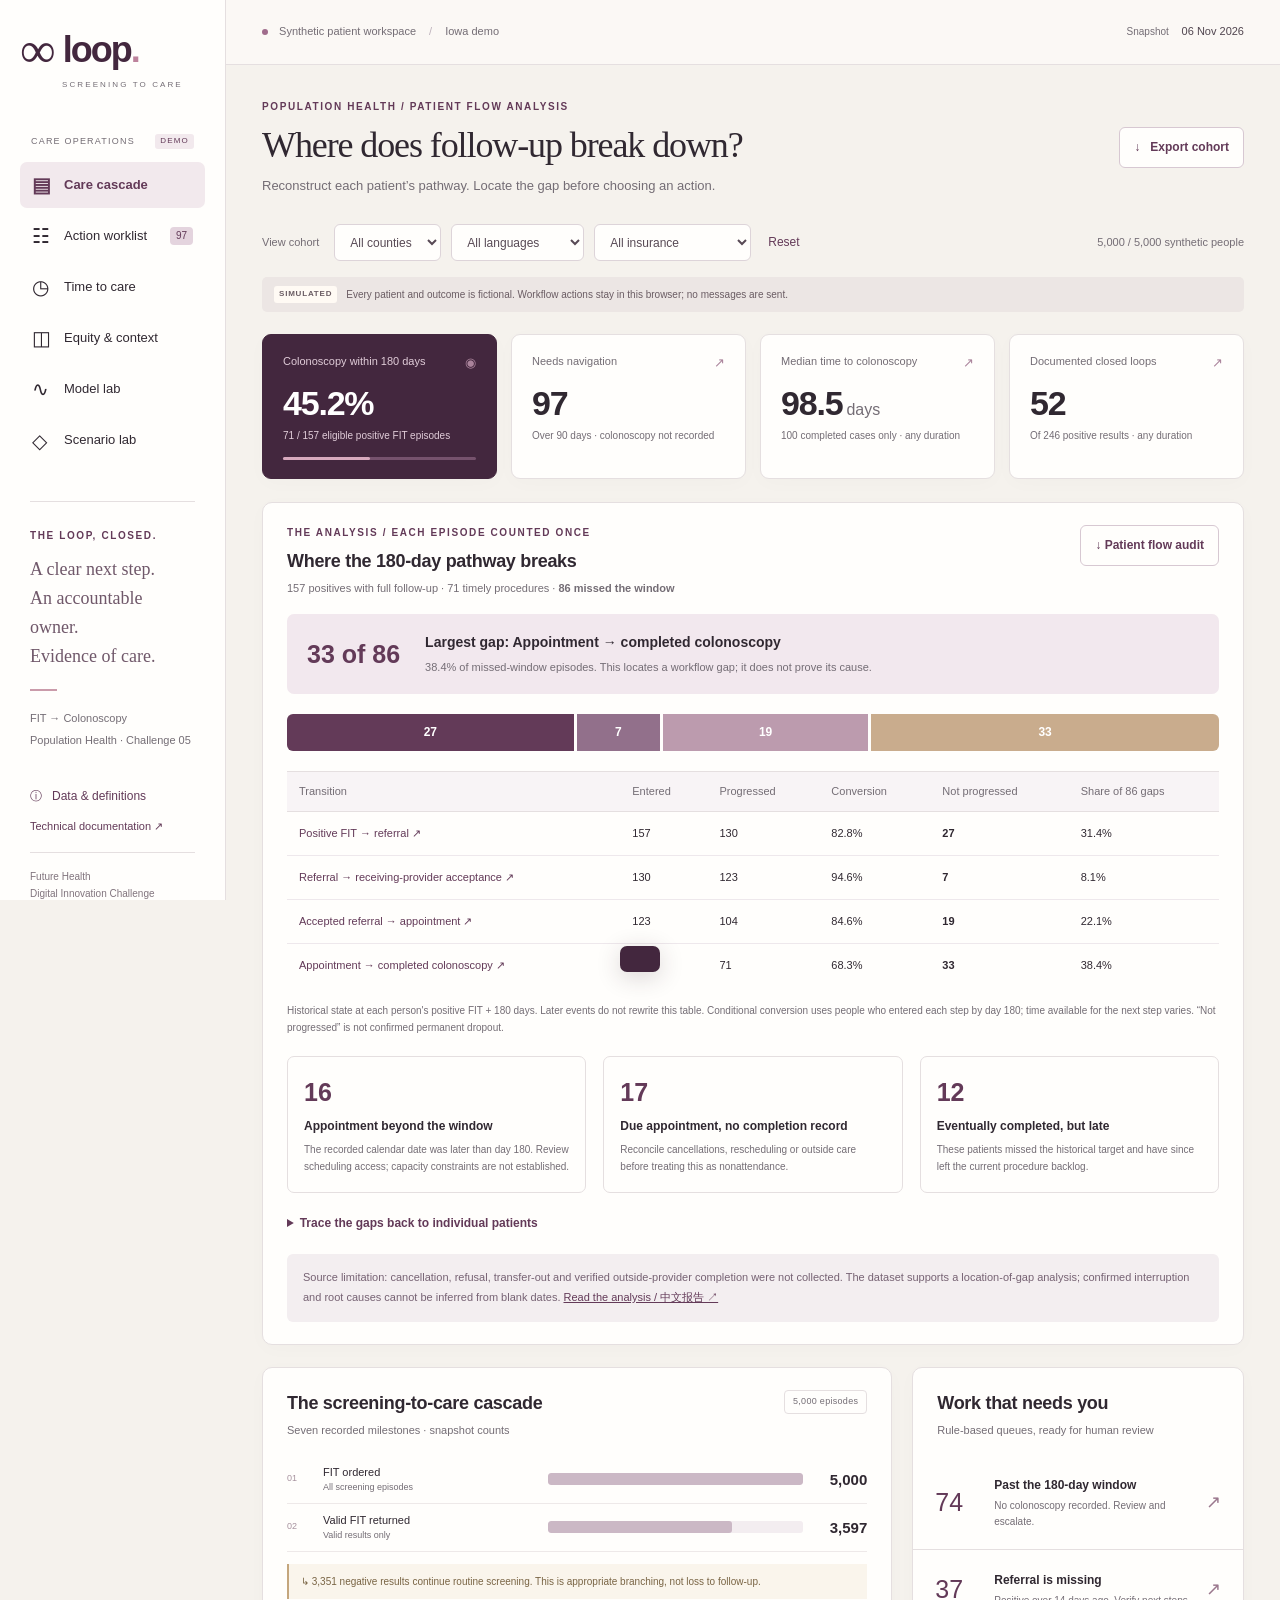
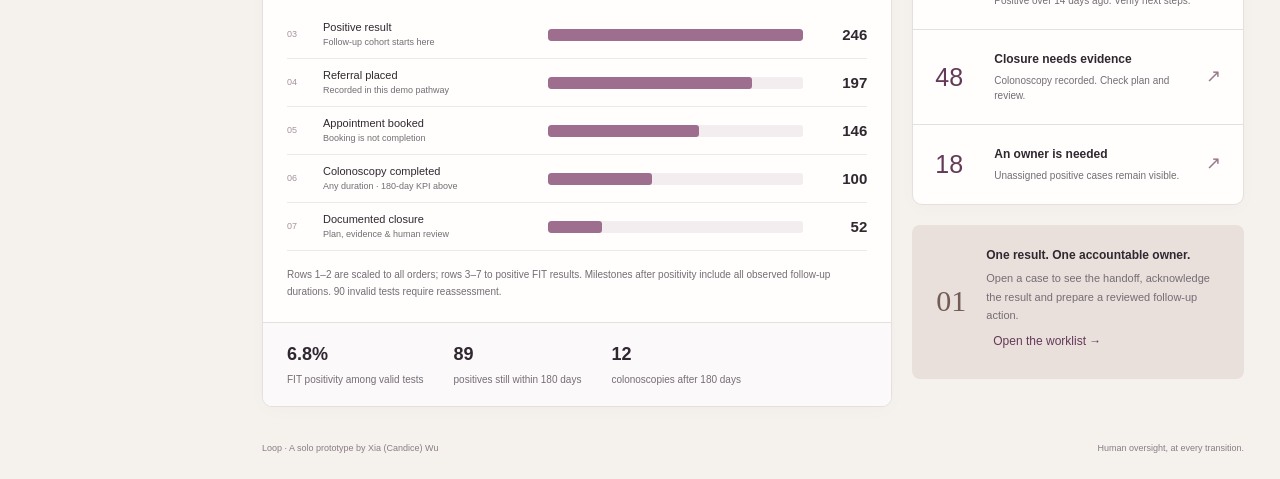
==== index.html @ 553966c0 "Publish Loop prototype site Co-Authored-By: Claude Fable 5.2 <noreply@anthropic.com>" ====
<!doctype html>
<html lang="en">
<head>
  <meta charset="utf-8">
  <meta name="viewport" content="width=device-width, initial-scale=1">
  <meta name="theme-color" content="#43273e">
  <meta name="description" content="Loop: a synthetic-data prototype for closing the FIT screening-to-care loop. Future Health Digital Innovation Challenge, Population Health.">
  <title>Loop · Screening to care</title>
  <meta property="og:type" content="website">
  <meta property="og:title" content="Loop · Closing the screening-to-care loop">
  <meta property="og:description" content="Interactive synthetic-data prototype: see where FIT follow-up stalls, give every positive result a next step. No login required.">
  <meta name="twitter:card" content="summary">
  <link rel="icon" href="data:image/svg+xml,%3Csvg xmlns='http://www.w3.org/2000/svg' viewBox='0 0 40 40'%3E%3Crect width='40' height='40' rx='11' fill='%2343273e'/%3E%3Ccircle cx='16' cy='20' r='9' fill='none' stroke='%23f0d9cf' stroke-width='3'/%3E%3Ccircle cx='25' cy='20' r='9' fill='none' stroke='%23c99cb5' stroke-width='3'/%3E%3C/svg%3E">
  <link rel="stylesheet" href="styles.css">
  <script src="data/demo-data.js" defer></script>
  <script src="metrics.js" defer></script>
  <script src="leakage.js" defer></script>
  <script src="modeling/model-data.js" defer></script>
  <script src="model-lab.js" defer></script>
  <script src="simulation_v3/simulation-data.js" defer></script>
  <script src="scenario-lab.js" defer></script>
  <script src="app.js" defer></script>
</head>
<body>
  <a class="skip" href="#main">Skip to dashboard</a>
  <aside class="sidebar">
    <a class="brand" href="#cascade" aria-label="Loop home"><span class="brand-mark" aria-hidden="true">∞</span>loop<span class="brand-dot">.</span></a>
    <div class="brand-caption">SCREENING TO CARE</div>
    <button class="mobile-info" id="mobile-methods-btn" aria-label="Data and definitions">ⓘ Data notes</button>
    <div class="workspace-label">CARE OPERATIONS <span>DEMO</span></div>
    <nav aria-label="Dashboard pages" id="navigation">
      <button data-page="cascade" class="active"><span class="nav-icon">▤</span>Care cascade</button>
      <button data-page="worklist"><span class="nav-icon">☷</span>Action worklist<span id="nav-count" class="nav-count"></span></button>
      <button data-page="timing"><span class="nav-icon">◷</span>Time to care</button>
      <button data-page="equity"><span class="nav-icon">◫</span>Equity & context</button>
      <button data-page="models"><span class="nav-icon">∿</span>Model lab</button>
      <button data-page="scenarios"><span class="nav-icon">◇</span>Scenario lab</button>
    </nav>
    <div class="sidebar-note"><div class="mini-label">THE LOOP, CLOSED.</div><p>A clear next step.<br>An accountable owner.<br>Evidence of care.</p><span class="small-rule"></span><small>FIT → Colonoscopy<br>Population Health · Challenge 05</small></div>
    <div class="sidebar-bottom"><button id="methods-btn">ⓘ &nbsp; Data & definitions</button><a href="docs/TECHNICAL_DOCUMENTATION.html" target="_blank">Technical documentation ↗</a><div class="competition-name">Future Health<br>Digital Innovation Challenge</div></div>
  </aside>
  <div class="shell">
    <header class="topbar"><div><span class="status-dot"></span> Synthetic patient workspace <span class="topbar-divider">/</span> Iowa demo</div><div class="snapshot">Snapshot <strong>06 Nov 2026</strong></div></header>
    <main id="main" tabindex="-1">
      <div class="page-heading"><div><div id="eyebrow" class="eyebrow">POPULATION HEALTH / CARE CASCADE</div><h1 id="page-title">A result is only the beginning.</h1><p id="page-subtitle">See where follow-up stalls. Give every positive result a next step.</p></div><button class="button secondary" id="export-btn">↓ &nbsp; Export cohort</button></div>
      <div class="filters" aria-label="Cohort filters">
        <span class="filter-label">View cohort</span>
        <label><span class="sr-only">County</span><select id="county-filter"><option value="">All counties</option></select></label>
        <label><span class="sr-only">Language</span><select id="language-filter"><option value="">All languages</option></select></label>
        <label><span class="sr-only">Insurance</span><select id="insurance-filter"><option value="">All insurance</option></select></label>
        <button class="text-button" id="reset-filters">Reset</button><span id="filter-count" class="filter-count"></span>
      </div>
      <div class="disclosure"><span class="disclosure-tag">SIMULATED</span><span>Every patient and outcome is fictional. Workflow actions stay in this browser; no messages are sent.</span></div>
      <section id="content" aria-live="polite" aria-label="Dashboard content"><p class="small" style="padding:40px 0">Loading the synthetic cohort…</p></section>
      <footer class="main-footer"><span>Loop · A solo prototype by Xia (Candice) Wu</span><span>Human oversight, at every transition.</span></footer>
    </main>
  </div>
  <dialog id="case-dialog" class="case-dialog" aria-labelledby="case-title"><div id="case-content"></div></dialog>
  <dialog id="methods-dialog" class="methods-dialog" aria-labelledby="methods-title">
    <div class="dialog-heading"><div><div class="eyebrow">READ THE NUMBERS CORRECTLY</div><h2 id="methods-title">Data & definitions</h2></div><button class="icon-button" data-close="methods-dialog" aria-label="Close data definitions">×</button></div>
    <div class="definition-grid">
      <article><h3>180-day completion</h3><p>Denominator: positive FIT episodes with at least 180 days of observation by 6 Nov 2026. Numerator: colonoscopy completed 0–180 days after the positive result. Recent positives remain in active follow-up and are excluded from both numerator and denominator.</p></article>
      <article><h3>Workflow thresholds</h3><p>Kit return: over 30 days. Missing referral: over 14 days after positivity. Navigator queue: over 90 days without colonoscopy. Escalation: over 180 days. Closure review: over 14 days after colonoscopy. These are configurable demo rules, not universal clinical deadlines.</p></article>
      <article><h3>Fictional patient data</h3><p>5,000 reproducible synthetic episodes, seed 20261106. All are assumed average-risk, asymptomatic and due for screening. No names, contact details or real patient records. Group differences reflect simulation and sampling; they are not evidence about communities.</p></article>
      <article><h3>Real geographic context</h3><p>CDC PLACES 2025 release, 2022 BRFSS-based model estimates, crude prevalence, ages 45–75. County screening coverage is not positive-FIT follow-up. The map is independent of patient filters and cannot validate the fictional cohort.</p></article>
      <article><h3>Completion is not closure</h3><p>Closure requires colonoscopy evidence, pathology when a specimen was collected (otherwise N/A), a documented plan, patient acknowledgement, an owner and human review. Reminders and approvals never fabricate clinical events.</p></article>
      <article><h3>Prototype boundary</h3><p>There is no patient-facing messaging, EHR connection, diagnosis or treatment recommendation. Session audit records are editable local demonstration data, not a clinical audit system. No clinical effectiveness or regulatory status is claimed.</p></article>
    </div>
    <div class="note">This is a project-defined quality indicator, not a certified HEDIS implementation. A future pilot needs local pathway review, approved data access, consent, security controls and prospective evaluation.</div>
    <div class="dialog-actions"><a class="button secondary" href="docs/SOURCES.html" target="_blank">Evidence & sources ↗</a><button class="button secondary" id="export-audit">Export session audit</button><button class="text-button danger-text" id="reset-session">Reset demo actions</button></div>
    <p class="small" id="storage-status"></p>
  </dialog>
  <div id="toast" role="status" aria-live="polite"></div>
  <noscript><div class="noscript">Loop needs JavaScript to display the local synthetic dataset. You can still read <a href="docs/TECHNICAL_DOCUMENTATION.html">the technical documentation</a> or open <a href="data/cohort.csv">the synthetic CSV</a>.</div></noscript>
</body>
</html>
---- styles.css ----
:root{--ink:#302831;--muted:#746d75;--plum:#633a58;--deep:#43273e;--rose:#bd829c;--soft:#f2e9ed;--sand:#f5f2ed;--paper:#fffefc;--line:#e5dfe0;--amber:#91601e;--amber-bg:#fbf0dc;--red:#a44146;--shadow:0 4px 20px #43273e05}
*{box-sizing:border-box}body{margin:0;background:var(--sand);color:var(--ink);font-family:-apple-system,BlinkMacSystemFont,"Segoe UI",sans-serif;font-size:14px;line-height:1.55}button,input,select,textarea{font:inherit}button,a,input,select{ -webkit-tap-highlight-color:transparent}button{cursor:pointer}a{color:var(--plum)}button:disabled{cursor:not-allowed;opacity:.45}button:focus-visible,a:focus-visible,select:focus-visible,input:focus-visible{outline:3px solid #b27b9d;outline-offset:3px}button{color:inherit}h1,h2,h3,p{margin:0}h1{font-family:Georgia,"Times New Roman",serif;font-size:36px;font-weight:400;line-height:1.18;letter-spacing:-1.1px;margin:9px 0 10px}h2{font-size:18px;font-weight:600;letter-spacing:-.3px}h3{font-size:14px}p{color:var(--muted)}small,.small{font-size:12px;color:var(--muted)}.sr-only{position:absolute;width:1px;height:1px;overflow:hidden;clip:rect(0,0,0,0);white-space:nowrap}.skip{position:fixed;top:-60px;left:20px;padding:12px;background:white;z-index:100}.skip:focus{top:10px}.sidebar{position:fixed;inset:0 auto 0 0;width:226px;background:var(--paper);border-right:1px solid var(--line);display:flex;flex-direction:column;padding:32px 20px;z-index:10}.brand{text-decoration:none;display:flex;align-items:center;font-size:36px;font-weight:650;letter-spacing:-2px;line-height:1;color:var(--deep)}.brand-mark{font-family:Georgia,serif;font-size:50px;margin-right:9px;line-height:.7;font-weight:400}.brand-dot{color:var(--rose)}.brand-caption{font-size:8px;letter-spacing:2.1px;margin:11px 0 43px 42px;color:var(--muted)}.workspace-label{display:flex;align-items:center;justify-content:space-between;font-size:9px;letter-spacing:1.2px;color:var(--muted);margin:0 11px 13px}.workspace-label span{font-size:8px;padding:1px 5px;background:var(--soft);border-radius:3px;color:var(--plum)}nav{display:grid;gap:5px}nav button{background:none;border:0;text-align:left;display:flex;align-items:center;gap:12px;padding:13px 12px;border-radius:7px;font-size:13px}nav button:hover{background:#f6f2f4}nav button.active{background:var(--soft);font-weight:600;color:var(--plum)}.nav-icon{font-size:20px;line-height:1;width:20px}.nav-count{margin-left:auto;font-size:10px;color:var(--plum);background:#e4d4de;border-radius:4px;padding:1px 6px}.sidebar-note{margin:37px 10px 20px;border-top:1px solid var(--line);padding-top:26px}.mini-label,.eyebrow{font-size:10px;font-weight:650;letter-spacing:1.6px;color:var(--plum)}.sidebar-note p{font-family:Georgia,serif;font-size:18px;line-height:1.6;margin-top:12px;color:#70586a}.small-rule{display:block;height:2px;width:27px;background:#ca9baa;margin:19px 0 16px}.sidebar-note small{font-size:11px;line-height:1.8}.sidebar-bottom{margin-top:auto;display:grid;gap:12px;padding:16px 10px 0}.sidebar-bottom button{border:0;background:none;text-align:left;padding:0;font-size:12px;color:var(--plum)}.sidebar-bottom a{font-size:11px;text-decoration:none}.competition-name{font-size:10px;color:#81747d;line-height:1.7;border-top:1px solid var(--line);padding-top:15px;margin-top:5px}.shell{margin-left:226px}.topbar{height:65px;border-bottom:1px solid var(--line);background:#fffefc99;display:flex;justify-content:space-between;align-items:center;padding:0 36px;font-size:11px;color:var(--muted)}.status-dot{width:6px;height:6px;background:#a06c8c;display:inline-block;border-radius:50%;margin-right:8px}.topbar-divider{margin:0 10px;color:#bdb1bb}.snapshot{font-size:10px}.snapshot strong{margin-left:10px;color:#50454f;font-size:11px;font-weight:500}main{max-width:1510px;margin:auto;padding:34px 36px 18px;outline:none}.page-heading{display:flex;align-items:center;justify-content:space-between;gap:20px;margin-bottom:28px}.page-heading p{font-size:13px}.button{display:inline-flex;align-items:center;justify-content:center;gap:5px;border:1px solid var(--plum);border-radius:6px;padding:10px 14px;font-size:12px;font-weight:550;text-decoration:none;background:var(--plum);color:white;white-space:nowrap}.button:hover{filter:brightness(.95)}.button.secondary{background:var(--paper);color:var(--plum);border-color:#d7c8d2}.text-button{border:0;background:none;color:var(--plum);font-size:12px;padding:7px}.filters{display:flex;gap:10px;align-items:center;flex-wrap:wrap;margin-bottom:16px}.filter-label{font-size:11px;color:var(--muted);margin-right:5px}select,input{border:1px solid #ddd4d9;border-radius:6px;padding:9px 11px;background:var(--paper);color:#584a55;font-size:12px;min-height:37px;max-width:100%}.filters select{max-width:180px}.filter-count{margin-left:auto;color:var(--muted);font-size:11px}.disclosure{display:flex;align-items:center;gap:9px;background:#ece6e4;border-radius:5px;padding:9px 12px;font-size:10px;color:#6a5c63;margin-bottom:22px}.disclosure-tag{font-size:8px;letter-spacing:.8px;font-weight:700;background:#fffaf4;padding:2px 5px;border-radius:3px;flex-shrink:0}.kpis{display:grid;grid-template-columns:repeat(4,minmax(0,1fr));gap:14px;margin-bottom:23px}.kpi{background:var(--paper);border:1px solid var(--line);border-radius:9px;padding:18px 20px;position:relative;overflow:hidden;box-shadow:var(--shadow)}.kpi.primary{background:var(--deep);color:white;border-color:var(--deep)}.kpi-label{font-size:11px;color:var(--muted);display:flex;justify-content:space-between;gap:10px}.primary .kpi-label,.primary .kpi-foot{color:#e1cdd9}.kpi-value{font-size:34px;font-weight:550;letter-spacing:-1.2px;margin:10px 0 5px;line-height:1.2}.kpi-value span{font-size:16px;font-weight:400;letter-spacing:0;margin-left:4px;color:var(--muted)}.primary .kpi-value span{color:#dac8d3}.kpi-foot{font-size:10px;color:var(--muted)}.metric-indicator{font-size:13px;color:#aa839b}.kpi-line{height:3px;width:100%;background:#76526d;border-radius:9px;margin-top:13px}.kpi-line i{display:block;height:100%;background:#d7a9bd;border-radius:9px}.layout-two{display:grid;grid-template-columns:minmax(0,1.9fr) minmax(250px,1fr);gap:20px}.panel{background:var(--paper);border:1px solid var(--line);border-radius:10px;overflow:hidden;box-shadow:var(--shadow)}.panel-head{padding:22px 24px 17px;display:flex;justify-content:space-between;align-items:flex-start;gap:12px}.panel-head p{font-size:11px;margin-top:4px}.panel-body{padding:0 24px 22px}.label-pill{font-size:9px;letter-spacing:.3px;padding:4px 8px;border:1px solid var(--line);border-radius:4px;white-space:nowrap;color:var(--muted)}.cascade-row{display:grid;grid-template-columns:24px minmax(123px,1fr) minmax(70px,1.2fr) 52px;gap:12px;align-items:center;min-height:48px;border-bottom:1px solid #eee9e9}.cascade-row:last-child{border-bottom:0}.step-number{font-size:9px;color:#a6919e}.stage-title{font-size:11px}.stage-title small{font-size:9px;display:block}.stage-track{height:12px;background:#f3edf0;border-radius:3px;overflow:hidden}.stage-track i{display:block;height:100%;background:#9e6e8e;border-radius:3px;min-width:0}.cascade-row:nth-child(-n+2) .stage-track i{background:#cbb8c5}.stage-value{font-size:15px;font-variant-numeric:tabular-nums;text-align:right;font-weight:550}.branch-note{margin:12px 0;padding:10px 12px;font-size:10px;border-left:2px solid #c4a67d;background:#faf5ec;color:#796444}.chart-note{font-size:10px;color:var(--muted);padding-top:15px;line-height:1.7}.insight-card{padding:20px 22px;border-bottom:1px solid var(--line);display:flex;align-items:center;gap:15px;text-align:left;width:100%;border-top:0;border-left:0;border-right:0;background:transparent}.insight-card:last-child{border-bottom:0}.insight-card:hover{background:#f8f1f4}.insight-number{font-size:25px;color:var(--plum);font-weight:500;min-width:44px}.insight-card h3{font-size:12px}.insight-card p{font-size:10px;margin-top:4px}.arrow{margin-left:auto;font-size:18px;color:#9b788e}.callout{margin-top:20px;border-radius:8px;background:#e9dfdb;padding:21px 24px;display:flex;gap:20px;align-items:center}.callout-number{font-size:30px;font-family:Georgia,serif;color:#735c56}.callout h3{font-size:12px}.callout p{font-size:11px;margin-top:5px;line-height:1.7}.subtle-link{font-size:11px;text-decoration:underline;text-underline-offset:3px}.mini-stats{display:flex;gap:30px;padding:18px 24px;border-top:1px solid var(--line);background:#fcf9fa;flex-wrap:wrap}.mini-stat{font-size:10px;color:var(--muted)}.mini-stat strong{display:block;font-size:18px;font-weight:550;color:var(--ink);margin-bottom:3px}.section-gap{margin-top:22px}.queue-toolbar{display:flex;gap:12px;flex-wrap:wrap;padding:0 24px 20px;align-items:center}.queue-toolbar input{flex:1;min-width:180px}.queue-toolbar select{max-width:270px}.table-scroll{overflow-x:auto}table{border-collapse:collapse;width:100%;text-align:left;font-size:11px}th{font-weight:500;color:var(--muted);background:#f8f4f6;padding:12px 16px;white-space:nowrap;border-top:1px solid var(--line);border-bottom:1px solid var(--line)}td{padding:15px 16px;border-bottom:1px solid #eee8ec;vertical-align:middle}tbody tr:last-child td{border-bottom:0}tbody tr:hover{background:#fcf8fa}.patient-link{font-weight:600;color:var(--plum);border:0;background:none;padding:0;font-size:12px;text-decoration:underline;text-underline-offset:3px;white-space:nowrap}.patient-sub{font-size:9px;color:var(--muted);margin-top:4px}.badge{display:inline-block;border-radius:4px;padding:3px 7px;background:var(--soft);color:var(--plum);font-size:9px;white-space:nowrap}.badge.warning{background:var(--amber-bg);color:var(--amber)}.badge.danger{background:#f9e9e6;color:var(--red)}.badge.neutral{background:#edeae6;color:#73675c}.days-value{font-size:16px;font-weight:550;font-variant-numeric:tabular-nums}.table-footer{display:flex;justify-content:space-between;align-items:center;padding:15px 23px;border-top:1px solid var(--line);font-size:10px;color:var(--muted)}.pagination{display:flex;gap:6px}.pagination button{border:1px solid var(--line);background:white;border-radius:4px;padding:4px 11px}.empty{text-align:center;padding:55px 20px;color:var(--muted)}.empty strong{display:block;color:var(--ink);margin-bottom:6px}.note{font-size:11px;background:#f3eef0;padding:14px 16px;border-radius:6px;color:#766273;line-height:1.8}.histogram{width:100%;height:auto;display:block;overflow:visible}.chart-wrap{padding:10px 25px 22px}.legend{display:flex;gap:20px;flex-wrap:wrap;font-size:10px;color:var(--muted);margin:0 0 18px}.legend i{display:inline-block;width:9px;height:9px;margin-right:6px;border-radius:2px;background:var(--plum)}.legend .late i{background:#cea886}.timing-summary{padding:22px}.timing-summary h3{font-size:12px;margin-bottom:16px}.bar-row{display:grid;grid-template-columns:92px 1fr 45px;gap:12px;align-items:center;font-size:10px;margin:15px 0}.bar-row .stage-track{height:8px}.equity-row{display:grid;grid-template-columns:135px minmax(60px,1fr) 60px 75px;gap:15px;align-items:center;padding:20px 0;border-bottom:1px solid #eee8ec;font-size:12px}.equity-row:last-child{border:0}.equity-row .stage-track{height:14px}.equity-n{font-size:10px;color:var(--muted);text-align:right}.equity-value{font-size:17px;text-align:right;color:var(--plum)}.small-sample{font-size:8px;background:var(--amber-bg);padding:2px 4px;border-radius:3px;color:var(--amber);display:inline-block;margin-top:4px}.map-layout{display:grid;grid-template-columns:1.5fr 1fr;gap:24px;align-items:center}.map{width:100%;height:auto;display:block}.county-shape{stroke:white;stroke-width:1.1;cursor:pointer;transition:opacity .15s}.county-shape:hover,.county-shape:focus{opacity:.7;stroke:var(--deep);stroke-width:2;outline:none}.map-detail{background:#f6f0f2;padding:22px;border-radius:8px}.map-detail h3{font-size:20px;font-family:Georgia,serif;font-weight:400}.map-value{font-size:37px;margin:8px 0;color:var(--plum);font-weight:500}.map-detail p{font-size:11px}.map-legend{display:flex;align-items:center;gap:8px;font-size:9px;color:var(--muted);justify-content:center}.color-ramp{height:7px;width:140px;background:linear-gradient(90deg,#f1e2e8,#c092ab,#633a58);border-radius:3px}.definition-grid{display:grid;grid-template-columns:1fr 1fr;gap:25px;margin:25px 0}.definition-grid h3{margin-bottom:7px}.definition-grid p{font-size:12px;line-height:1.8}.main-footer{display:flex;justify-content:space-between;gap:15px;padding:23px 0 5px;margin-top:12px;font-size:9px;color:#8c7b87}.dialog-heading{display:flex;justify-content:space-between;align-items:flex-start;gap:20px}.dialog-heading h2{font-family:Georgia,serif;font-size:30px;font-weight:400;margin:8px 0 0}.icon-button{border:1px solid var(--line);border-radius:50%;height:32px;width:32px;background:white;font-size:22px;line-height:1;flex-shrink:0}dialog{border:1px solid #ded4db;box-shadow:0 20px 90px #30212c33;color:var(--ink);background:var(--paper)}dialog::backdrop{background:#33273066;backdrop-filter:blur(2px)}.methods-dialog{border-radius:13px;max-width:850px;width:calc(100% - 40px);padding:30px;max-height:90vh}.case-dialog{position:fixed;inset:0 0 0 auto;margin:0;width:590px;max-width:100%;height:100%;max-height:100%;border-radius:0;padding:28px 28px 40px}.dialog-actions{display:flex;gap:12px;flex-wrap:wrap;align-items:center;margin-top:22px}.case-meta{display:flex;gap:8px;flex-wrap:wrap;margin:17px 0 20px}.case-section{border-top:1px solid var(--line);padding:20px 0}.case-section h3{margin-bottom:12px}.case-section select{width:100%}.field-grid{display:grid;grid-template-columns:1fr 1fr;gap:12px}.field-grid label{font-size:10px;color:var(--muted)}.field-grid select{display:block;margin-top:5px}.timeline{list-style:none;padding:0;margin:0}.timeline li{display:flex;gap:13px;position:relative;padding:0 0 16px;font-size:11px}.timeline li:last-child{padding-bottom:0}.timeline li:before{content:"";width:7px;height:7px;border:1.5px solid #b8a2b0;border-radius:50%;background:white;margin-top:5px;z-index:1;flex-shrink:0}.timeline li.done:before{background:var(--plum);border-color:var(--plum)}.timeline li:not(:last-child):after{content:"";width:1px;background:#dfd1da;position:absolute;left:3px;top:13px;bottom:0}.timeline time{margin-left:auto;font-size:10px;color:var(--muted);white-space:nowrap}.timeline li span{max-width:70%}.case-banner{padding:13px;background:var(--amber-bg);color:var(--amber);font-size:11px;border-radius:5px;margin-bottom:20px}.draft{padding:16px;background:#f5f0f3;border-radius:7px;margin-top:15px}.draft p{font-size:12px;color:#5e4a59;line-height:1.8}.check-label{display:flex;gap:8px;align-items:flex-start;font-size:10px;color:var(--muted);margin:15px 0}.check-label input{min-height:0;margin-top:3px}.audit-list{max-height:210px;overflow:auto;padding:0;list-style:none}.audit-list li{padding:10px 0;border-bottom:1px solid var(--line);font-size:11px}.audit-list small{display:block;font-size:9px}.danger-text{color:var(--red)}#toast{position:fixed;bottom:28px;left:50%;transform:translateX(-50%) translateY(100px);background:var(--deep);color:white;padding:13px 20px;border-radius:7px;font-size:12px;box-shadow:0 5px 25px #33212b30;z-index:1000;transition:transform .2s;max-width:calc(100% - 30px)}#toast.show{transform:translateX(-50%) translateY(0)}.noscript{position:fixed;inset:10% 15%;background:white;padding:40px;z-index:30;border:1px solid var(--line)}
@media(min-width:1500px){main{padding-top:42px}.page-heading{margin-bottom:32px}.kpi{padding:23px}.cascade-row{min-height:53px}}
@media(max-width:1150px){.sidebar{width:200px;padding:29px 15px}.shell{margin-left:200px}main{padding:27px 24px}.topbar{padding:0 24px}.layout-two{grid-template-columns:1.7fr 1fr;gap:15px}.panel-head{padding:20px}.panel-body{padding:0 20px 20px}.kpi{padding:16px}.kpi-value{font-size:29px}.cascade-row{grid-template-columns:19px minmax(110px,1fr) minmax(40px,.7fr) 40px;gap:8px}.filter-count{margin-left:0}h1{font-size:32px}.stage-title{font-size:10px}.insight-card{padding:18px}.insight-number{font-size:23px;min-width:32px}}
@media(max-width:950px){.layout-two{grid-template-columns:1fr}.sidebar-note{display:none}.kpis{grid-template-columns:repeat(2,1fr)}.page-heading{align-items:flex-start}.page-heading>.button{font-size:10px;padding:8px}.map-layout{grid-template-columns:1.4fr 1fr}.topbar-divider{display:none}.topbar>div:first-child{font-size:0}.topbar>div:first-child::after{content:"Synthetic workspace";font-size:11px}.cascade-row{grid-template-columns:24px 1.1fr 1.6fr 50px}.stage-title{font-size:12px}.sidebar-bottom{margin-top:40px}}
@media(max-width:700px){.sidebar{position:sticky;top:0;width:100%;height:auto;padding:10px 15px;border-right:0;border-bottom:1px solid var(--line);display:block}.brand{font-size:25px;float:left;line-height:31px}.brand-mark{font-size:33px;margin-right:6px}.brand-caption,.workspace-label,.sidebar-note,.sidebar-bottom{display:none}nav{display:flex;justify-content:flex-end;gap:3px}nav button{font-size:0;padding:6px 11px;min-height:34px}nav .nav-icon{font-size:22px}nav .nav-count{display:none}.shell{margin-left:0}.topbar{height:43px;padding:0 18px}main{padding:22px 16px 10px}.page-heading{display:block;margin-bottom:20px}.page-heading>.button{margin-top:15px}h1{font-size:29px}.eyebrow{font-size:8px}.page-heading p{font-size:12px}.filters{gap:7px}.filter-label{display:none}.filters select{max-width:155px;font-size:10px;padding:8px}.filter-count{font-size:10px}.disclosure{font-size:9px;align-items:flex-start}.kpis{gap:10px;margin-bottom:16px}.kpi{padding:15px}.kpi-label{font-size:10px}.kpi-value{font-size:29px}.kpi-foot{font-size:9px}.panel-head{padding:19px 17px}h2{font-size:16px}.panel-body{padding:0 17px 18px}.label-pill{font-size:8px}.cascade-row{grid-template-columns:18px minmax(108px,1.3fr) minmax(50px,1fr) 38px;gap:7px;min-height:50px}.stage-title{font-size:10px}.stage-title small{font-size:8px}.stage-value{font-size:13px}.branch-note{font-size:9px}.chart-note{font-size:9px}.queue-toolbar{padding:0 17px 15px}.queue-toolbar select{max-width:100%;width:100%}.queue-toolbar input{width:100%}.map-layout{grid-template-columns:1fr;gap:15px}.map-detail{padding:17px}.map-value{font-size:29px}.definition-grid{grid-template-columns:1fr;gap:18px}.methods-dialog{padding:22px}.dialog-heading h2{font-size:25px}.case-dialog{padding:23px 20px}.equity-row{grid-template-columns:100px minmax(35px,1fr) 48px 52px;gap:8px;font-size:10px}.equity-value{font-size:14px}.equity-n{font-size:9px}.main-footer{display:block;line-height:2}.main-footer span{display:block}.callout{padding:19px;align-items:flex-start}.mini-stats{gap:25px}.snapshot{font-size:9px}.snapshot strong{font-size:10px}.chart-wrap{padding:5px 14px 20px}.table-footer{gap:10px;padding:12px 16px}.field-grid{grid-template-columns:1fr 1fr}}
@media(prefers-reduced-motion:reduce){*,*::before,*::after{transition:none!important;scroll-behavior:auto!important}}

.mobile-info{display:none}@media(max-width:700px){.sidebar{padding:12px 16px 8px}.brand{float:none;width:max-content}.mobile-info{display:block;position:absolute;right:16px;top:16px;background:none;border:0;font-size:11px;color:var(--plum)}nav{margin-top:10px;justify-content:space-between;gap:4px}nav button{font-size:10px;flex:1;flex-direction:column;padding:5px 3px;gap:4px;line-height:1.25;text-align:center}nav .nav-icon{font-size:17px;width:auto}.topbar{gap:8px}.snapshot strong{margin-left:4px}}

.leakage-panel{margin-bottom:22px}.leakage-panel .eyebrow{margin-bottom:8px}.analysis-insight{display:flex;align-items:center;gap:25px;padding:18px 20px;background:#f2e8ee;border-radius:7px;margin-bottom:20px}.analysis-insight>strong{font-size:25px;white-space:nowrap;color:var(--plum)}.analysis-insight p{font-size:11px;margin-top:5px}.leakage-stack{display:flex;gap:3px;height:37px;margin:20px 0;border-radius:6px;overflow:hidden}.leakage-stack button{border:0;color:white;min-width:25px;font-weight:600;font-size:12px}.gap-row-button{font-size:11px;padding:0;text-align:left}.gap-split{display:grid;grid-template-columns:repeat(3,1fr);gap:17px;margin-top:20px}.gap-split article{padding:16px;border:1px solid var(--line);border-radius:7px}.gap-split strong{font-size:25px;color:var(--plum)}.gap-split h3{font-size:12px;margin:5px 0}.gap-split p{font-size:10px;line-height:1.75}.gap-case-details{margin-top:21px}.gap-case-details summary{cursor:pointer;color:var(--plum);font-size:12px;font-weight:600}.gap-table{max-height:420px;overflow:auto}.gap-table th{position:sticky;top:0}.leak-table td{padding:13px 12px}.leak-table th{padding:11px 12px}@media(max-width:700px){.gap-split{grid-template-columns:1fr}.analysis-insight{align-items:flex-start;gap:15px;padding:15px}.analysis-insight>strong{font-size:20px}.leakage-panel>.panel-head{flex-wrap:wrap}.leak-table{min-width:620px}.gap-table table{min-width:700px}.leakage-panel .queue-toolbar select{max-width:100%}}
[hidden]{display:none!important}.model-intro{margin-bottom:24px}.model-feature-grid{display:grid;grid-template-columns:repeat(4,1fr);gap:12px}.model-feature-grid span{padding:15px;border:1px solid var(--line);border-radius:6px;font-size:12px;background:#faf5f8}.model-timeline{display:grid;grid-template-columns:repeat(3,1fr);margin:24px 0;gap:20px}.model-timeline>div{display:flex;align-items:center;gap:14px;border-top:3px solid #b99aaf;padding-top:15px}.model-timeline strong{font-size:28px;color:var(--plum)}.model-timeline span{font-size:11px;line-height:1.7}.model-chart{width:100%;height:auto;max-height:340px}.calibration-row{display:flex;justify-content:space-between;gap:12px;padding:17px 0;border-bottom:1px solid var(--line);font-size:15px}.calibration-row small{display:block;font-size:10px;font-weight:400;color:var(--muted);margin-top:5px}.capacity-control{display:flex;align-items:center;gap:18px;font-size:12px;font-weight:600}.capacity-control input{flex:1;accent-color:var(--plum)}.capacity-control output{min-width:60px;text-align:right}.model-capacity-cards{display:grid;grid-template-columns:repeat(3,1fr);gap:15px;margin:22px 0}.model-capacity-cards>div{padding:20px;background:#f4edf2;border-radius:7px}.model-capacity-cards span{font-size:9px;letter-spacing:.8px}.model-capacity-cards strong{display:block;font-size:28px;color:var(--plum);margin:10px 0}.model-capacity-cards p{font-size:11px;line-height:1.7}.model-case-table{max-height:420px;overflow:auto}.model-case-table table{min-width:750px}.model-case-table th{position:sticky;top:0}details summary{cursor:pointer;font-size:12px;color:var(--plum)}@media(max-width:700px){.model-feature-grid{grid-template-columns:repeat(2,1fr)}.model-timeline,.model-capacity-cards{grid-template-columns:1fr}.capacity-control{flex-wrap:wrap}.capacity-control input{min-width:140px}.panel-head{flex-wrap:wrap}}
.scenario-controls{display:flex;gap:20px;flex-wrap:wrap}.scenario-controls label{display:grid;gap:7px;font-size:11px;font-weight:600;flex:1;min-width:210px}.scenario-controls select{width:100%;max-width:100%;font-weight:400}.scenario-assumptions{display:grid;grid-template-columns:repeat(4,1fr);gap:12px;margin:22px 0}.scenario-assumptions span{background:#f4edf2;padding:14px;font-size:10px;border-radius:6px}.scenario-assumptions strong{display:block;font-size:25px;color:var(--plum);margin-bottom:5px}.scenario-policy-table{min-width:740px}.selected-policy{background:#f4edf2}.sim-interval{display:block;color:var(--muted);font-size:9px;margin-top:5px}.scenario-model-note{border-top:1px solid var(--line);padding-top:18px;display:flex;flex-wrap:wrap;gap:10px;align-items:center;font-size:11px}.scenario-model-note span{margin-left:auto}.scenario-model-note small{flex-basis:100%;font-size:10px;line-height:1.7;color:var(--muted)}.replay-status{display:flex;gap:20px;flex-wrap:wrap;margin:20px 0;font-size:12px}.replay-grid{display:grid;grid-template-columns:1fr 1fr;gap:20px;margin:20px 0}.replay-grid article{border:1px solid var(--line);border-radius:7px;padding:18px}.replay-grid h3{font-size:13px}.replay-grid p{font-size:10px;margin:6px 0 18px}.truth-panel{background:#f8f2ea}.simulation-events{list-style:none;padding:0;margin:0;max-height:430px;overflow:auto}.simulation-events li{display:flex;gap:12px;padding:12px 0;border-bottom:1px solid var(--line);font-size:11px}.simulation-events .event-day{min-width:47px;color:var(--muted);font-size:10px}.simulation-events strong{font-weight:600}.simulation-events small{display:block;font-size:9px;color:var(--muted);line-height:1.6;margin-top:5px}@media(max-width:700px){.scenario-assumptions{grid-template-columns:repeat(2,1fr)}.replay-grid{grid-template-columns:1fr}.scenario-controls label{min-width:0;width:100%;flex-basis:100%}.scenario-model-note span{margin-left:0}nav{flex-wrap:wrap;justify-content:flex-start}}
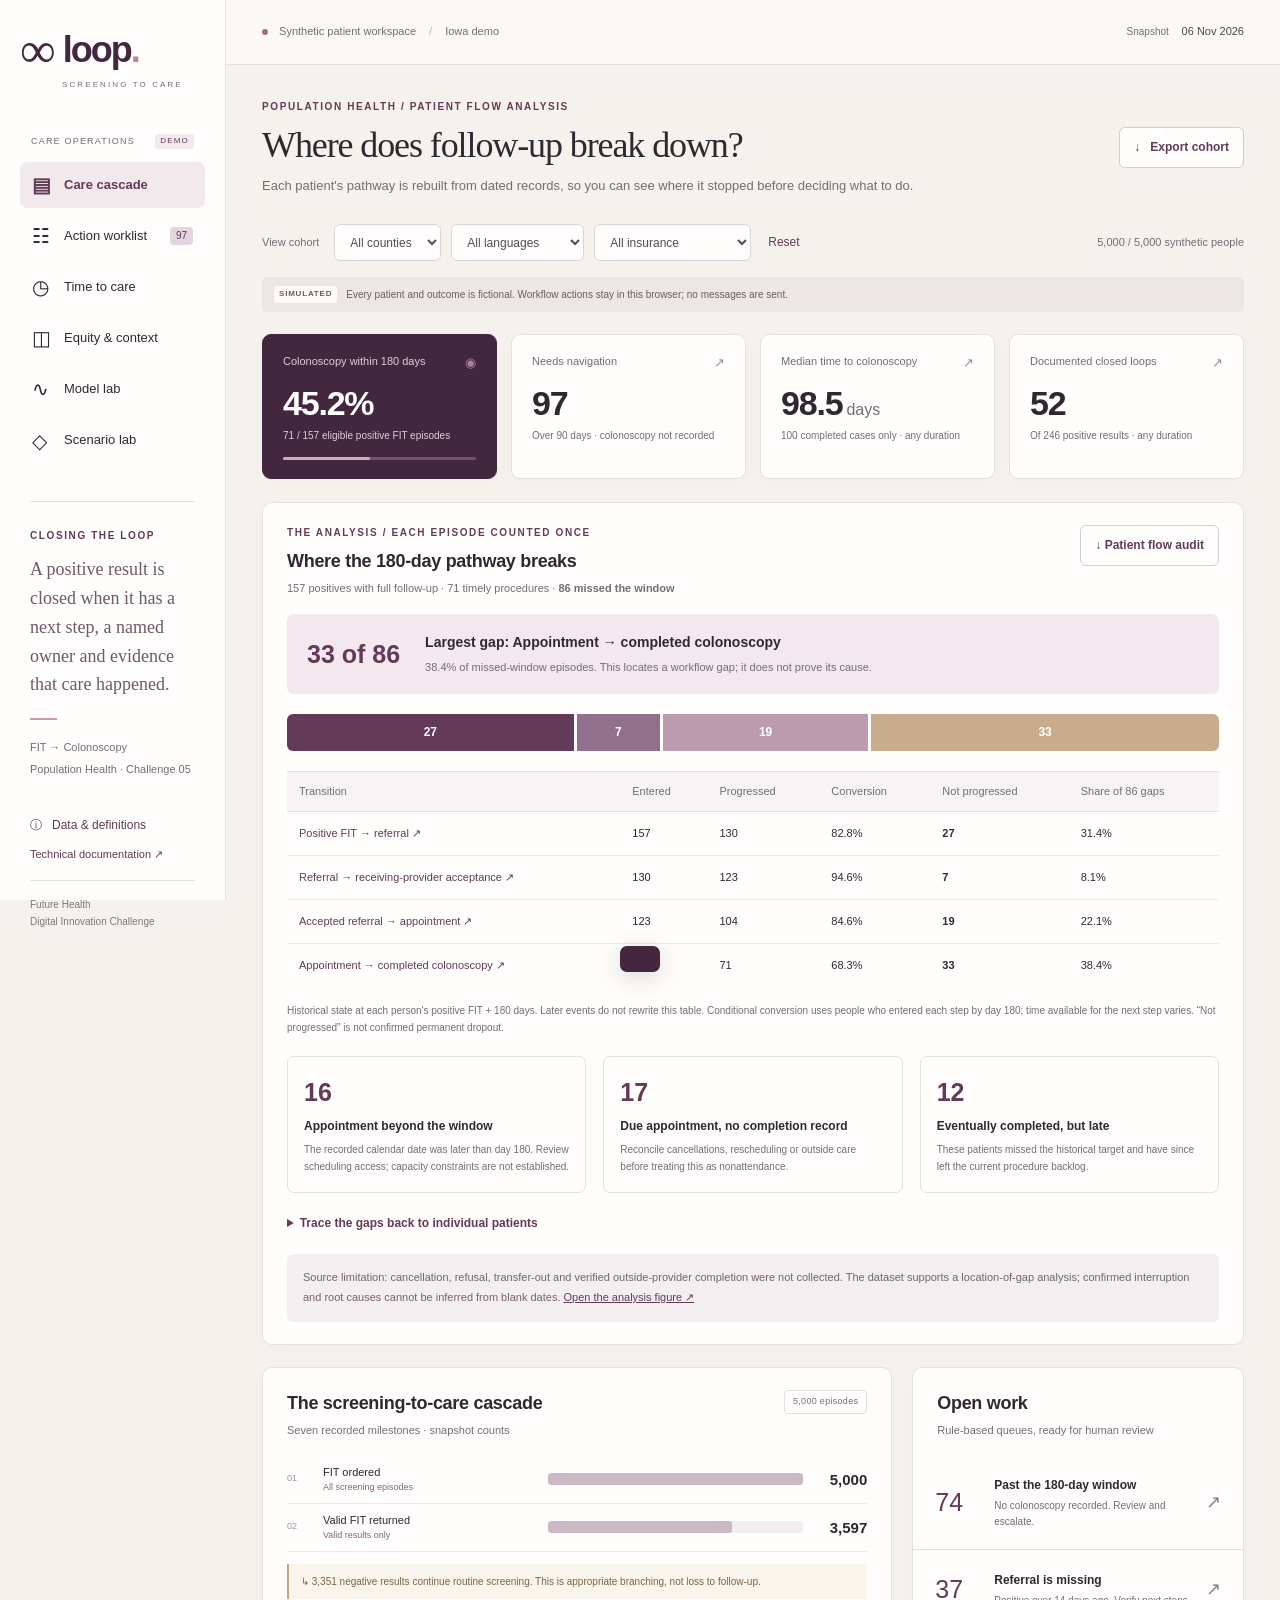
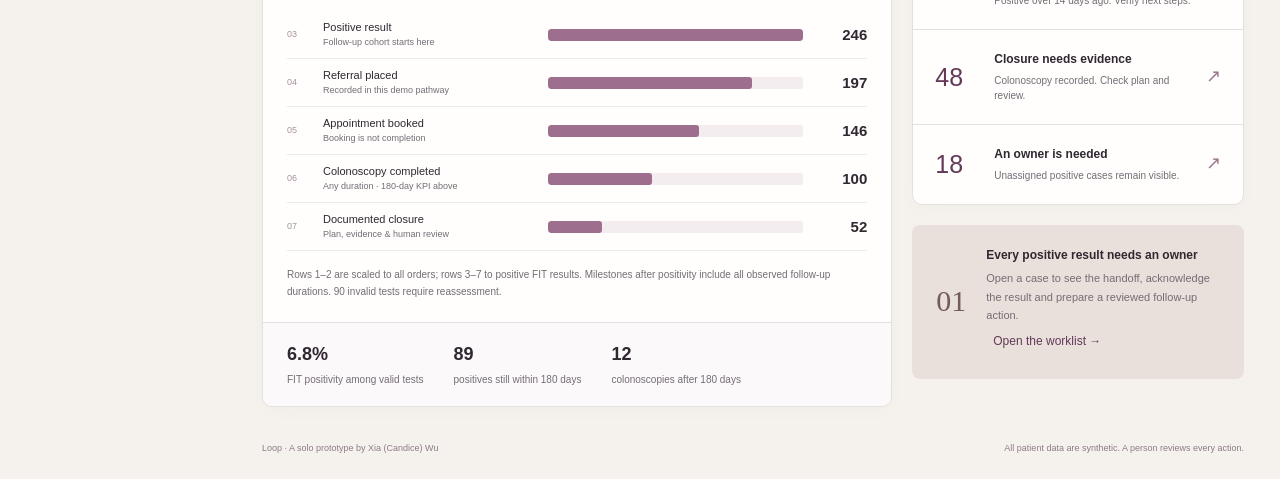
==== commit 1ef41240: "English-only site: plain page copy, cleaned documentation and sources Co-Authored-By: Claude Fable 5" ====
--- a/index.html
+++ b/index.html
@@ -8,7 +8,7 @@
   <title>Loop · Screening to care</title>
   <meta property="og:type" content="website">
   <meta property="og:title" content="Loop · Closing the screening-to-care loop">
-  <meta property="og:description" content="Interactive synthetic-data prototype: see where FIT follow-up stalls, give every positive result a next step. No login required.">
+  <meta property="og:description" content="Interactive prototype on synthetic data. It shows where follow-up after a positive FIT stops and who owns the next step. No login needed.">
   <meta name="twitter:card" content="summary">
   <link rel="icon" href="data:image/svg+xml,%3Csvg xmlns='http://www.w3.org/2000/svg' viewBox='0 0 40 40'%3E%3Crect width='40' height='40' rx='11' fill='%2343273e'/%3E%3Ccircle cx='16' cy='20' r='9' fill='none' stroke='%23f0d9cf' stroke-width='3'/%3E%3Ccircle cx='25' cy='20' r='9' fill='none' stroke='%23c99cb5' stroke-width='3'/%3E%3C/svg%3E">
   <link rel="stylesheet" href="styles.css">
@@ -36,13 +36,13 @@
       <button data-page="models"><span class="nav-icon">∿</span>Model lab</button>
       <button data-page="scenarios"><span class="nav-icon">◇</span>Scenario lab</button>
     </nav>
-    <div class="sidebar-note"><div class="mini-label">THE LOOP, CLOSED.</div><p>A clear next step.<br>An accountable owner.<br>Evidence of care.</p><span class="small-rule"></span><small>FIT → Colonoscopy<br>Population Health · Challenge 05</small></div>
+    <div class="sidebar-note"><div class="mini-label">CLOSING THE LOOP</div><p>A positive result is closed when it has a next step, a named owner and evidence that care happened.</p><span class="small-rule"></span><small>FIT → Colonoscopy<br>Population Health · Challenge 05</small></div>
     <div class="sidebar-bottom"><button id="methods-btn">ⓘ &nbsp; Data & definitions</button><a href="docs/TECHNICAL_DOCUMENTATION.html" target="_blank">Technical documentation ↗</a><div class="competition-name">Future Health<br>Digital Innovation Challenge</div></div>
   </aside>
   <div class="shell">
     <header class="topbar"><div><span class="status-dot"></span> Synthetic patient workspace <span class="topbar-divider">/</span> Iowa demo</div><div class="snapshot">Snapshot <strong>06 Nov 2026</strong></div></header>
     <main id="main" tabindex="-1">
-      <div class="page-heading"><div><div id="eyebrow" class="eyebrow">POPULATION HEALTH / CARE CASCADE</div><h1 id="page-title">A result is only the beginning.</h1><p id="page-subtitle">See where follow-up stalls. Give every positive result a next step.</p></div><button class="button secondary" id="export-btn">↓ &nbsp; Export cohort</button></div>
+      <div class="page-heading"><div><div id="eyebrow" class="eyebrow">POPULATION HEALTH / CARE CASCADE</div><h1 id="page-title">Where does follow-up break down?</h1><p id="page-subtitle">Loading the synthetic cohort.</p></div><button class="button secondary" id="export-btn">↓ &nbsp; Export cohort</button></div>
       <div class="filters" aria-label="Cohort filters">
         <span class="filter-label">View cohort</span>
         <label><span class="sr-only">County</span><select id="county-filter"><option value="">All counties</option></select></label>
@@ -51,18 +51,18 @@
         <button class="text-button" id="reset-filters">Reset</button><span id="filter-count" class="filter-count"></span>
       </div>
       <div class="disclosure"><span class="disclosure-tag">SIMULATED</span><span>Every patient and outcome is fictional. Workflow actions stay in this browser; no messages are sent.</span></div>
-      <section id="content" aria-live="polite" aria-label="Dashboard content"><p class="small" style="padding:40px 0">Loading the synthetic cohort…</p></section>
-      <footer class="main-footer"><span>Loop · A solo prototype by Xia (Candice) Wu</span><span>Human oversight, at every transition.</span></footer>
+      <section id="content" aria-live="polite" aria-label="Dashboard content"><p class="small" style="padding:40px 0">Loading the synthetic cohort.</p></section>
+      <footer class="main-footer"><span>Loop · A solo prototype by Xia (Candice) Wu</span><span>All patient data are synthetic. A person reviews every action.</span></footer>
     </main>
   </div>
   <dialog id="case-dialog" class="case-dialog" aria-labelledby="case-title"><div id="case-content"></div></dialog>
   <dialog id="methods-dialog" class="methods-dialog" aria-labelledby="methods-title">
     <div class="dialog-heading"><div><div class="eyebrow">READ THE NUMBERS CORRECTLY</div><h2 id="methods-title">Data & definitions</h2></div><button class="icon-button" data-close="methods-dialog" aria-label="Close data definitions">×</button></div>
     <div class="definition-grid">
-      <article><h3>180-day completion</h3><p>Denominator: positive FIT episodes with at least 180 days of observation by 6 Nov 2026. Numerator: colonoscopy completed 0–180 days after the positive result. Recent positives remain in active follow-up and are excluded from both numerator and denominator.</p></article>
+      <article><h3>180-day completion</h3><p>Denominator: positive FIT episodes with at least 180 days of observation by 6 Nov 2026. Numerator: colonoscopy completed 0 to 180 days after the positive result. Recent positives remain in active follow-up and are excluded from both numerator and denominator.</p></article>
       <article><h3>Workflow thresholds</h3><p>Kit return: over 30 days. Missing referral: over 14 days after positivity. Navigator queue: over 90 days without colonoscopy. Escalation: over 180 days. Closure review: over 14 days after colonoscopy. These are configurable demo rules, not universal clinical deadlines.</p></article>
       <article><h3>Fictional patient data</h3><p>5,000 reproducible synthetic episodes, seed 20261106. All are assumed average-risk, asymptomatic and due for screening. No names, contact details or real patient records. Group differences reflect simulation and sampling; they are not evidence about communities.</p></article>
-      <article><h3>Real geographic context</h3><p>CDC PLACES 2025 release, 2022 BRFSS-based model estimates, crude prevalence, ages 45–75. County screening coverage is not positive-FIT follow-up. The map is independent of patient filters and cannot validate the fictional cohort.</p></article>
+      <article><h3>Real geographic context</h3><p>CDC PLACES 2025 release, 2022 BRFSS-based model estimates, crude prevalence, ages 45 to 75. County screening coverage is not positive-FIT follow-up. The map is independent of patient filters and cannot validate the fictional cohort.</p></article>
       <article><h3>Completion is not closure</h3><p>Closure requires colonoscopy evidence, pathology when a specimen was collected (otherwise N/A), a documented plan, patient acknowledgement, an owner and human review. Reminders and approvals never fabricate clinical events.</p></article>
       <article><h3>Prototype boundary</h3><p>There is no patient-facing messaging, EHR connection, diagnosis or treatment recommendation. Session audit records are editable local demonstration data, not a clinical audit system. No clinical effectiveness or regulatory status is claimed.</p></article>
     </div>
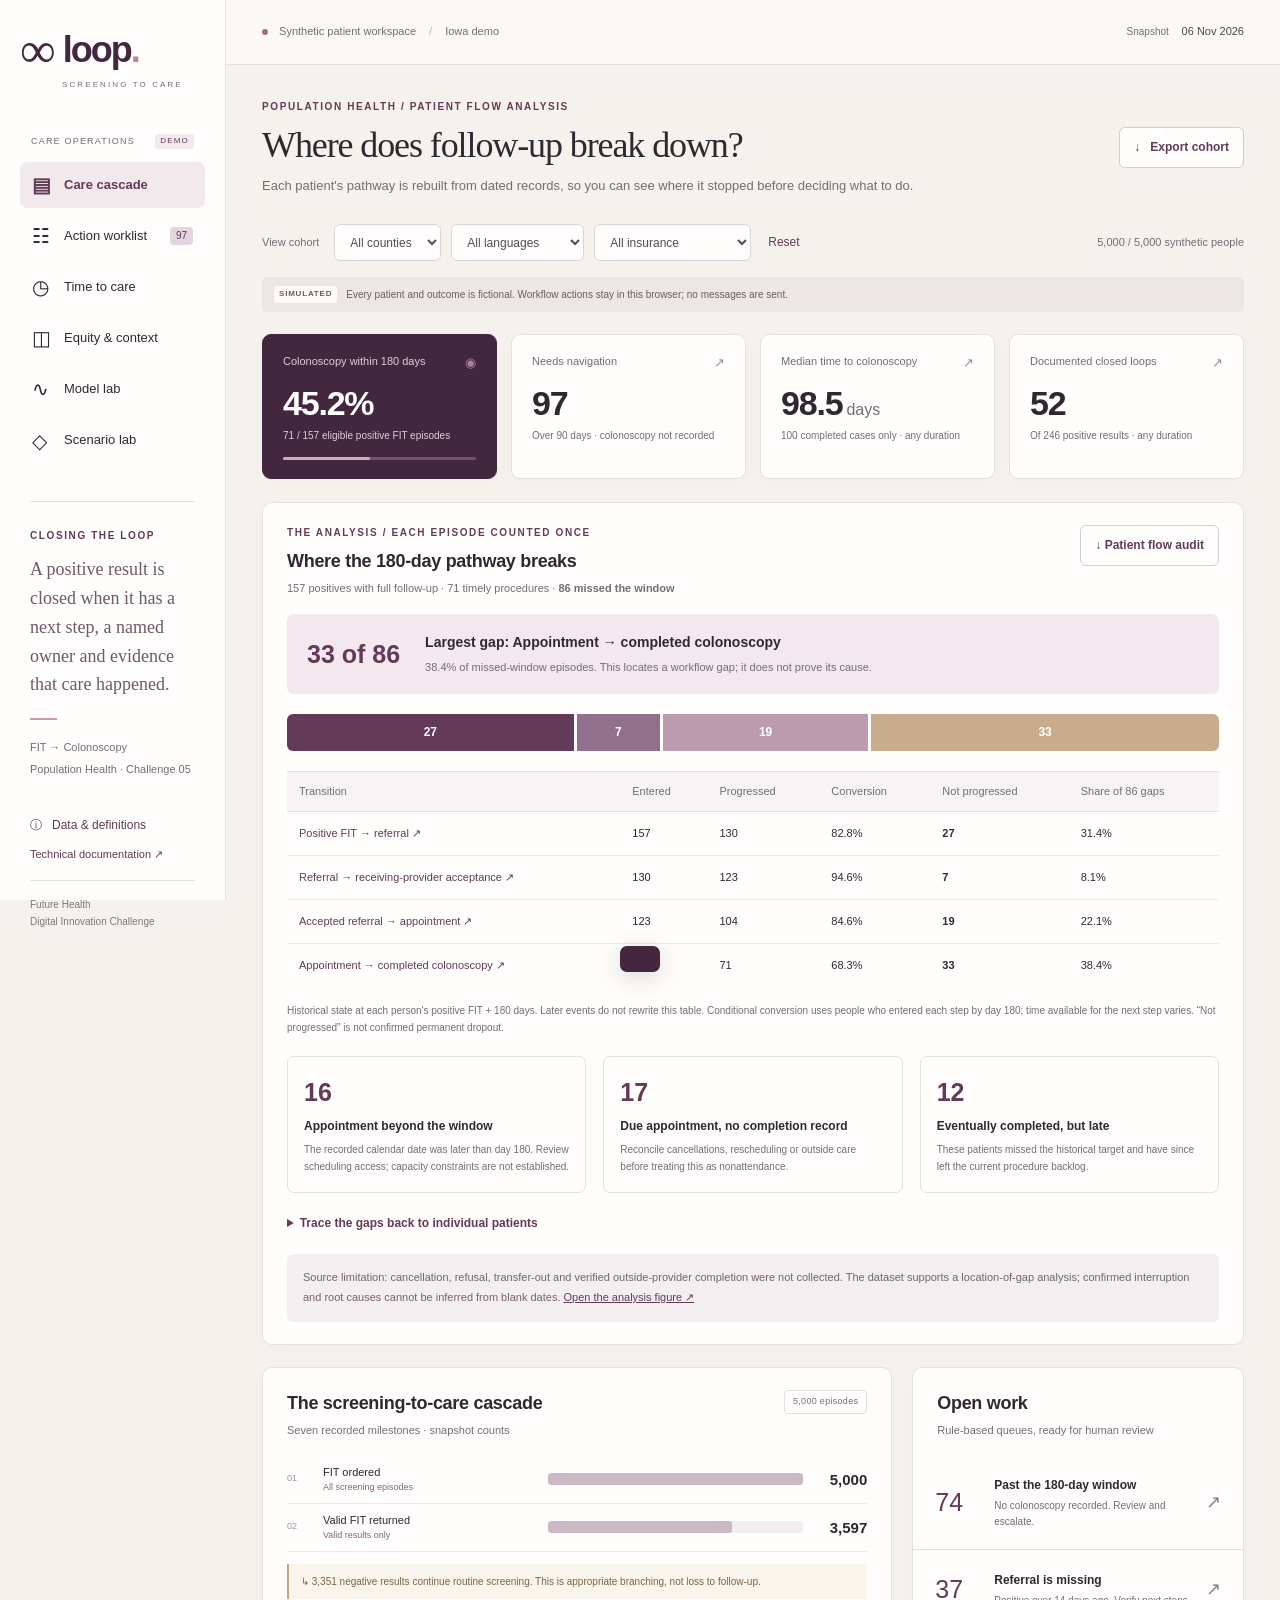
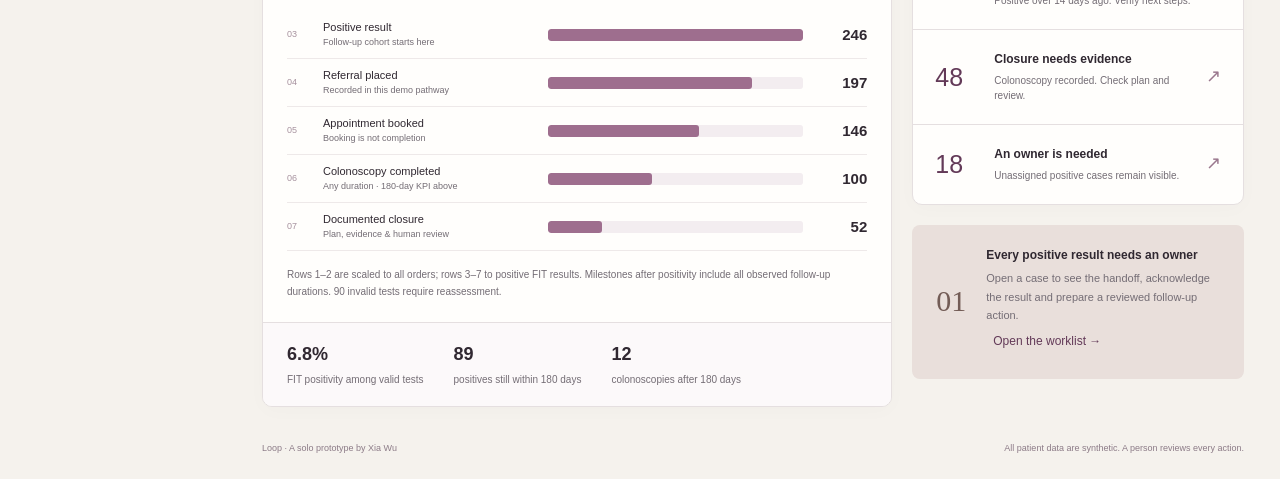
==== commit 55be8023: "Update author line Co-Authored-By: Claude Fable 5.2 <noreply@anthropic.com>" ====
--- a/index.html
+++ b/index.html
@@ -52,7 +52,7 @@
       </div>
       <div class="disclosure"><span class="disclosure-tag">SIMULATED</span><span>Every patient and outcome is fictional. Workflow actions stay in this browser; no messages are sent.</span></div>
       <section id="content" aria-live="polite" aria-label="Dashboard content"><p class="small" style="padding:40px 0">Loading the synthetic cohort.</p></section>
-      <footer class="main-footer"><span>Loop · A solo prototype by Xia (Candice) Wu</span><span>All patient data are synthetic. A person reviews every action.</span></footer>
+      <footer class="main-footer"><span>Loop · A solo prototype by Xia Wu</span><span>All patient data are synthetic. A person reviews every action.</span></footer>
     </main>
   </div>
   <dialog id="case-dialog" class="case-dialog" aria-labelledby="case-title"><div id="case-content"></div></dialog>
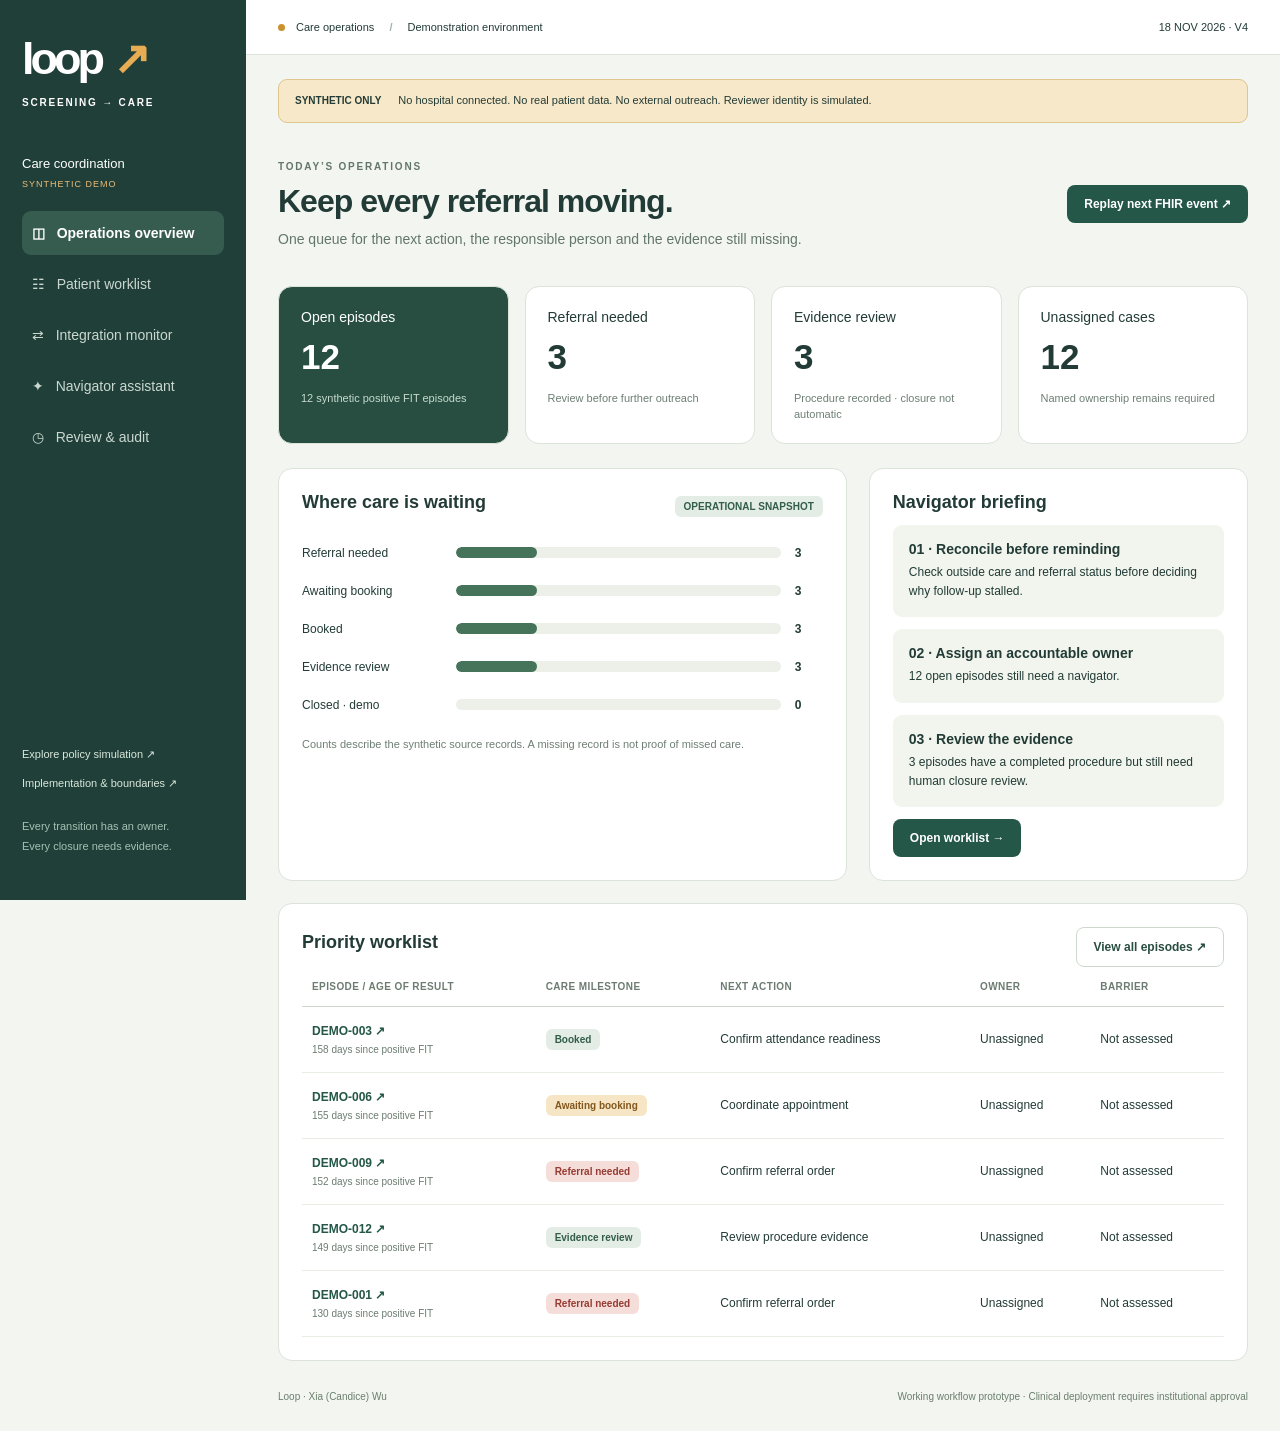
==== commit b156ce0f: "Build navigator care workspace with synthetic FHIR mapping and human review gates" ====
--- a/index.html
+++ b/index.html
@@ -1,76 +1,4 @@
-<!doctype html>
-<html lang="en">
-<head>
-  <meta charset="utf-8">
-  <meta name="viewport" content="width=device-width, initial-scale=1">
-  <meta name="theme-color" content="#43273e">
-  <meta name="description" content="Loop: a synthetic-data prototype for closing the FIT screening-to-care loop. Future Health Digital Innovation Challenge, Population Health.">
-  <title>Loop · Screening to care</title>
-  <meta property="og:type" content="website">
-  <meta property="og:title" content="Loop · Closing the screening-to-care loop">
-  <meta property="og:description" content="Interactive prototype on synthetic data. It shows where follow-up after a positive FIT stops and who owns the next step. No login needed.">
-  <meta name="twitter:card" content="summary">
-  <link rel="icon" href="data:image/svg+xml,%3Csvg xmlns='http://www.w3.org/2000/svg' viewBox='0 0 40 40'%3E%3Crect width='40' height='40' rx='11' fill='%2343273e'/%3E%3Ccircle cx='16' cy='20' r='9' fill='none' stroke='%23f0d9cf' stroke-width='3'/%3E%3Ccircle cx='25' cy='20' r='9' fill='none' stroke='%23c99cb5' stroke-width='3'/%3E%3C/svg%3E">
-  <link rel="stylesheet" href="styles.css">
-  <script src="data/demo-data.js" defer></script>
-  <script src="metrics.js" defer></script>
-  <script src="leakage.js" defer></script>
-  <script src="modeling/model-data.js" defer></script>
-  <script src="model-lab.js" defer></script>
-  <script src="simulation_v3/simulation-data.js" defer></script>
-  <script src="scenario-lab.js" defer></script>
-  <script src="app.js" defer></script>
-</head>
-<body>
-  <a class="skip" href="#main">Skip to dashboard</a>
-  <aside class="sidebar">
-    <a class="brand" href="#cascade" aria-label="Loop home"><span class="brand-mark" aria-hidden="true">∞</span>loop<span class="brand-dot">.</span></a>
-    <div class="brand-caption">SCREENING TO CARE</div>
-    <button class="mobile-info" id="mobile-methods-btn" aria-label="Data and definitions">ⓘ Data notes</button>
-    <div class="workspace-label">CARE OPERATIONS <span>DEMO</span></div>
-    <nav aria-label="Dashboard pages" id="navigation">
-      <button data-page="cascade" class="active"><span class="nav-icon">▤</span>Care cascade</button>
-      <button data-page="worklist"><span class="nav-icon">☷</span>Action worklist<span id="nav-count" class="nav-count"></span></button>
-      <button data-page="timing"><span class="nav-icon">◷</span>Time to care</button>
-      <button data-page="equity"><span class="nav-icon">◫</span>Equity & context</button>
-      <button data-page="models"><span class="nav-icon">∿</span>Model lab</button>
-      <button data-page="scenarios"><span class="nav-icon">◇</span>Scenario lab</button>
-    </nav>
-    <div class="sidebar-note"><div class="mini-label">CLOSING THE LOOP</div><p>A positive result is closed when it has a next step, a named owner and evidence that care happened.</p><span class="small-rule"></span><small>FIT → Colonoscopy<br>Population Health · Challenge 05</small></div>
-    <div class="sidebar-bottom"><button id="methods-btn">ⓘ &nbsp; Data & definitions</button><a href="docs/TECHNICAL_DOCUMENTATION.html" target="_blank">Technical documentation ↗</a><div class="competition-name">Future Health<br>Digital Innovation Challenge</div></div>
-  </aside>
-  <div class="shell">
-    <header class="topbar"><div><span class="status-dot"></span> Synthetic patient workspace <span class="topbar-divider">/</span> Iowa demo</div><div class="snapshot">Snapshot <strong>06 Nov 2026</strong></div></header>
-    <main id="main" tabindex="-1">
-      <div class="page-heading"><div><div id="eyebrow" class="eyebrow">POPULATION HEALTH / CARE CASCADE</div><h1 id="page-title">Where does follow-up break down?</h1><p id="page-subtitle">Loading the synthetic cohort.</p></div><button class="button secondary" id="export-btn">↓ &nbsp; Export cohort</button></div>
-      <div class="filters" aria-label="Cohort filters">
-        <span class="filter-label">View cohort</span>
-        <label><span class="sr-only">County</span><select id="county-filter"><option value="">All counties</option></select></label>
-        <label><span class="sr-only">Language</span><select id="language-filter"><option value="">All languages</option></select></label>
-        <label><span class="sr-only">Insurance</span><select id="insurance-filter"><option value="">All insurance</option></select></label>
-        <button class="text-button" id="reset-filters">Reset</button><span id="filter-count" class="filter-count"></span>
-      </div>
-      <div class="disclosure"><span class="disclosure-tag">SIMULATED</span><span>Every patient and outcome is fictional. Workflow actions stay in this browser; no messages are sent.</span></div>
-      <section id="content" aria-live="polite" aria-label="Dashboard content"><p class="small" style="padding:40px 0">Loading the synthetic cohort.</p></section>
-      <footer class="main-footer"><span>Loop · A solo prototype by Xia Wu</span><span>All patient data are synthetic. A person reviews every action.</span></footer>
-    </main>
-  </div>
-  <dialog id="case-dialog" class="case-dialog" aria-labelledby="case-title"><div id="case-content"></div></dialog>
-  <dialog id="methods-dialog" class="methods-dialog" aria-labelledby="methods-title">
-    <div class="dialog-heading"><div><div class="eyebrow">READ THE NUMBERS CORRECTLY</div><h2 id="methods-title">Data & definitions</h2></div><button class="icon-button" data-close="methods-dialog" aria-label="Close data definitions">×</button></div>
-    <div class="definition-grid">
-      <article><h3>180-day completion</h3><p>Denominator: positive FIT episodes with at least 180 days of observation by 6 Nov 2026. Numerator: colonoscopy completed 0 to 180 days after the positive result. Recent positives remain in active follow-up and are excluded from both numerator and denominator.</p></article>
-      <article><h3>Workflow thresholds</h3><p>Kit return: over 30 days. Missing referral: over 14 days after positivity. Navigator queue: over 90 days without colonoscopy. Escalation: over 180 days. Closure review: over 14 days after colonoscopy. These are configurable demo rules, not universal clinical deadlines.</p></article>
-      <article><h3>Fictional patient data</h3><p>5,000 reproducible synthetic episodes, seed 20261106. All are assumed average-risk, asymptomatic and due for screening. No names, contact details or real patient records. Group differences reflect simulation and sampling; they are not evidence about communities.</p></article>
-      <article><h3>Real geographic context</h3><p>CDC PLACES 2025 release, 2022 BRFSS-based model estimates, crude prevalence, ages 45 to 75. County screening coverage is not positive-FIT follow-up. The map is independent of patient filters and cannot validate the fictional cohort.</p></article>
-      <article><h3>Completion is not closure</h3><p>Closure requires colonoscopy evidence, pathology when a specimen was collected (otherwise N/A), a documented plan, patient acknowledgement, an owner and human review. Reminders and approvals never fabricate clinical events.</p></article>
-      <article><h3>Prototype boundary</h3><p>There is no patient-facing messaging, EHR connection, diagnosis or treatment recommendation. Session audit records are editable local demonstration data, not a clinical audit system. No clinical effectiveness or regulatory status is claimed.</p></article>
-    </div>
-    <div class="note">This is a project-defined quality indicator, not a certified HEDIS implementation. A future pilot needs local pathway review, approved data access, consent, security controls and prospective evaluation.</div>
-    <div class="dialog-actions"><a class="button secondary" href="docs/SOURCES.html" target="_blank">Evidence & sources ↗</a><button class="button secondary" id="export-audit">Export session audit</button><button class="text-button danger-text" id="reset-session">Reset demo actions</button></div>
-    <p class="small" id="storage-status"></p>
-  </dialog>
-  <div id="toast" role="status" aria-live="polite"></div>
-  <noscript><div class="noscript">Loop needs JavaScript to display the local synthetic dataset. You can still read <a href="docs/TECHNICAL_DOCUMENTATION.html">the technical documentation</a> or open <a href="data/cohort.csv">the synthetic CSV</a>.</div></noscript>
-</body>
-</html>
+<!doctype html><html lang="en"><head><meta charset="utf-8"><meta name="viewport" content="width=device-width,initial-scale=1"><meta name="theme-color" content="#203f39"><title>Loop · Care coordination</title><link rel="stylesheet" href="care.css"><script src="data/fhir-demo.js" defer></script><script src="care-core.js" defer></script><script src="care.js" defer></script></head>
+<body><a class="skip" href="#main">Skip to workspace</a><aside><a class="logo" href="index.html">loop<span>↗</span></a><p class="overline">SCREENING → CARE</p><div class="workspace">Care coordination <small>SYNTHETIC DEMO</small></div><nav aria-label="Workspace"><button data-view="overview" class="active">◫ &nbsp; Operations overview</button><button data-view="queue">☷ &nbsp; Patient worklist</button><button data-view="feed">⇄ &nbsp; Integration monitor</button><button data-view="assistant">✦ &nbsp; Navigator assistant</button><button data-view="audit">◷ &nbsp; Review & audit</button></nav><div class="aside-bottom"><a href="analysis.html">Explore policy simulation ↗</a><a href="docs/V4_IMPLEMENTATION.md">Implementation & boundaries ↗</a><p>Every transition has an owner.<br>Every closure needs evidence.</p></div></aside>
+<div class="shell"><header><span><i></i> Care operations <b>/</b> Demonstration environment</span><span>18 NOV 2026 · V4</span></header><main id="main"><div class="notice"><strong>SYNTHETIC ONLY</strong> No hospital connected. No real patient data. No external outreach. Reviewer identity is simulated.</div><div class="heading"><div><p class="overline" id="eyebrow"></p><h1 id="title"></h1><p id="subtitle"></p></div><button id="feed-next" class="primary">Replay next FHIR event ↗</button></div><section id="content" aria-live="polite"></section><footer>Loop · Xia (Candice) Wu <span>Working workflow prototype · Clinical deployment requires institutional approval</span></footer></main></div>
+<dialog id="case-dialog" aria-labelledby="case-title"><div id="case-body"></div></dialog><div id="toast" role="status"></div></body></html>
--- a/care.css
+++ b/care.css
@@ -0,0 +1 @@
+*{box-sizing:border-box}body{margin:0;background:#f3f5f1;color:#223b36;font:14px -apple-system,BlinkMacSystemFont,"Segoe UI",sans-serif}button,input,select,textarea{font:inherit}button,a,input,select,textarea{outline-offset:4px}button{cursor:pointer}a{color:#245c4d}aside{position:fixed;inset:0 auto 0 0;width:246px;background:#203f39;color:#fff;padding:32px 22px;display:flex;flex-direction:column}.logo{font-size:45px;font-weight:750;letter-spacing:-4px;text-decoration:none;color:white}.logo span{color:#e8ad53;padding-left:12px}.overline{font-size:10px;font-weight:750;letter-spacing:1.8px}.workspace{margin:35px 0 22px;font-size:13px}.workspace small{display:block;color:#edbd78;font-size:9px;letter-spacing:1px;margin-top:8px}nav{display:grid;gap:7px}nav button{background:none;border:0;color:#cad8d0;text-align:left;padding:14px 10px;border-radius:9px}nav button.active{background:#365c50;color:white;font-weight:700}.aside-bottom{margin-top:auto;display:grid;gap:16px;font-size:11px}.aside-bottom a{color:#d9e8dc;text-decoration:none}.aside-bottom p{line-height:1.8;color:#a4c1b3}.shell{margin-left:246px}header{display:flex;justify-content:space-between;padding:21px 32px;border-bottom:1px solid #dbe3db;background:white;font-size:11px}header i{display:inline-block;width:7px;height:7px;background:#cb912e;border-radius:50%;margin-right:8px}header b{padding:0 12px;color:#a3b2a8}main{max-width:1600px;margin:auto;padding:24px 32px}.notice{padding:12px 16px;background:#f7e8c9;border:1px solid #dfc58e;border-radius:9px;font-size:11px;line-height:1.6}.notice strong{margin-right:14px;font-size:10px}.heading{display:flex;justify-content:space-between;align-items:center;gap:20px;margin:28px 0}.heading p{color:#63766b;margin:8px 0}h1{font-size:32px;letter-spacing:-1px;margin:8px 0}h2{font-size:18px;margin:0 0 9px}h3{font-size:14px;margin:0 0 8px}p{line-height:1.6}.primary,.secondary{border:0;border-radius:8px;padding:12px 17px;background:#245747;color:white;font-weight:650;font-size:12px}.secondary{border:1px solid #ced9ce;background:#fff;color:#284d40}button:disabled{cursor:not-allowed;opacity:.45}.kpis{display:grid;grid-template-columns:repeat(4,1fr);gap:16px;margin-bottom:24px}.card,.panel{background:white;border:1px solid #dbe3da;border-radius:14px}.card{padding:22px}.card strong{display:block;font-size:35px;margin:12px 0}.card small,.muted{color:#6d7f73;font-size:11px}.card.feature{background:#284e42;color:white}.card.feature small{color:#c6dbce}.grid{display:grid;grid-template-columns:1.5fr 1fr;gap:22px}.panel{padding:23px;margin-bottom:22px}.panel-top{display:flex;align-items:center;justify-content:space-between;gap:15px}.badge{display:inline-block;font-size:10px;font-weight:650;padding:5px 9px;background:#e3ede6;color:#325d48;border-radius:6px}.badge.amber{background:#f7e6c6;color:#83571e}.badge.red{background:#f5ded9;color:#953b32}.bar-row{display:grid;grid-template-columns:140px 1fr 28px;align-items:center;gap:14px;margin:24px 0;font-size:12px}.bar{height:11px;border-radius:6px;background:#ecf0e9;overflow:hidden}.bar i{display:block;height:100%;background:#46745b;border-radius:6px}.toolbar{display:flex;gap:12px;align-items:center;margin:18px 0}input,select,textarea{border:1px solid #bdcbbd;border-radius:7px;background:#fff;padding:10px;color:#223b36}input[type=search]{flex:1}table{border-collapse:collapse;width:100%;font-size:12px}th{text-align:left;font-size:10px;color:#6c7c70;letter-spacing:.4px;padding:14px 10px;border-bottom:1px solid #cdd8cb}td{padding:17px 10px;border-bottom:1px solid #e7ece4}.table-wrap{overflow:auto}.link{border:0;background:none;color:#245747;font-weight:700;padding:0;text-align:left}.sub{font-size:10px;color:#6c7c70;margin-top:6px}.event{padding:14px 0;border-bottom:1px solid #e3e9df;font-size:12px;line-height:1.7}.event b{display:block}.actions{display:flex;gap:10px;flex-wrap:wrap;margin-top:16px}.status{font-size:11px;border-left:3px solid #d4a255;background:#faf4e7;padding:12px;line-height:1.7}.step{padding:16px;background:#f2f5ee;border-radius:9px;margin:12px 0}.step strong{display:block;margin-bottom:6px}.step p{font-size:12px;margin:0}.empty{text-align:center;padding:30px;color:#6c7c70}dialog{border:0;border-radius:16px;width:min(900px,95vw);max-height:90vh;padding:28px;color:#223b36;box-shadow:0 24px 80px #102b3850}dialog::backdrop{background:#102b3860}.close{float:right;border:0;background:#edf2e9;border-radius:50%;font-size:24px;width:34px;height:34px}.case-grid{display:grid;grid-template-columns:1fr 1fr;gap:24px;margin-top:24px}.field{display:grid;gap:7px;margin:13px 0;font-size:12px}.check{display:flex;gap:9px;align-items:flex-start;margin:13px 0;font-size:12px;line-height:1.5}.check input{margin-top:2px}.source{border-left:3px solid #6e906c;padding:8px 12px;margin:12px 0;font-size:12px}.source a{font-size:11px}.answer{padding:20px;background:#f0f5ee;border:1px solid #d0dfcb;border-radius:10px;margin-top:20px}.answer p{font-size:13px}textarea{width:100%;min-height:110px;resize:vertical}pre{white-space:pre-wrap;overflow-wrap:anywhere;font-size:11px;background:#f1f4ee;padding:14px;border-radius:8px;max-height:250px;overflow:auto}footer{font-size:10px;color:#6a7e6b;display:flex;justify-content:space-between;gap:16px;margin:30px 0 5px}#toast{position:fixed;bottom:24px;right:24px;background:#203f39;color:white;padding:14px 20px;border-radius:9px;display:none;max-width:400px}.skip{position:absolute;left:-10000px}.skip:focus{left:260px;top:0;background:white;padding:15px;z-index:10}@media(max-width:1050px){aside{width:205px;padding:25px 15px}.shell{margin-left:205px}main{padding:20px}.grid{grid-template-columns:1fr}.kpis{grid-template-columns:repeat(2,1fr)}.heading{align-items:flex-start}.heading h1{font-size:27px}}@media(max-width:650px){aside{position:static;width:100%;padding:15px}.logo{font-size:28px}.workspace,.aside-bottom,aside>.overline{display:none}nav{display:flex;overflow:auto;margin-top:12px}nav button{white-space:nowrap;font-size:11px;padding:9px}.shell{margin:0}header{padding:15px;font-size:9px}main{padding:15px}.heading{flex-direction:column}h1{font-size:26px}.case-grid{grid-template-columns:1fr}.kpis{gap:10px}.card{padding:15px}.card strong{font-size:28px}.toolbar{flex-wrap:wrap}table{min-width:680px}.panel{padding:17px}footer{flex-direction:column}.bar-row{grid-template-columns:110px 1fr 20px}.notice{font-size:10px}}
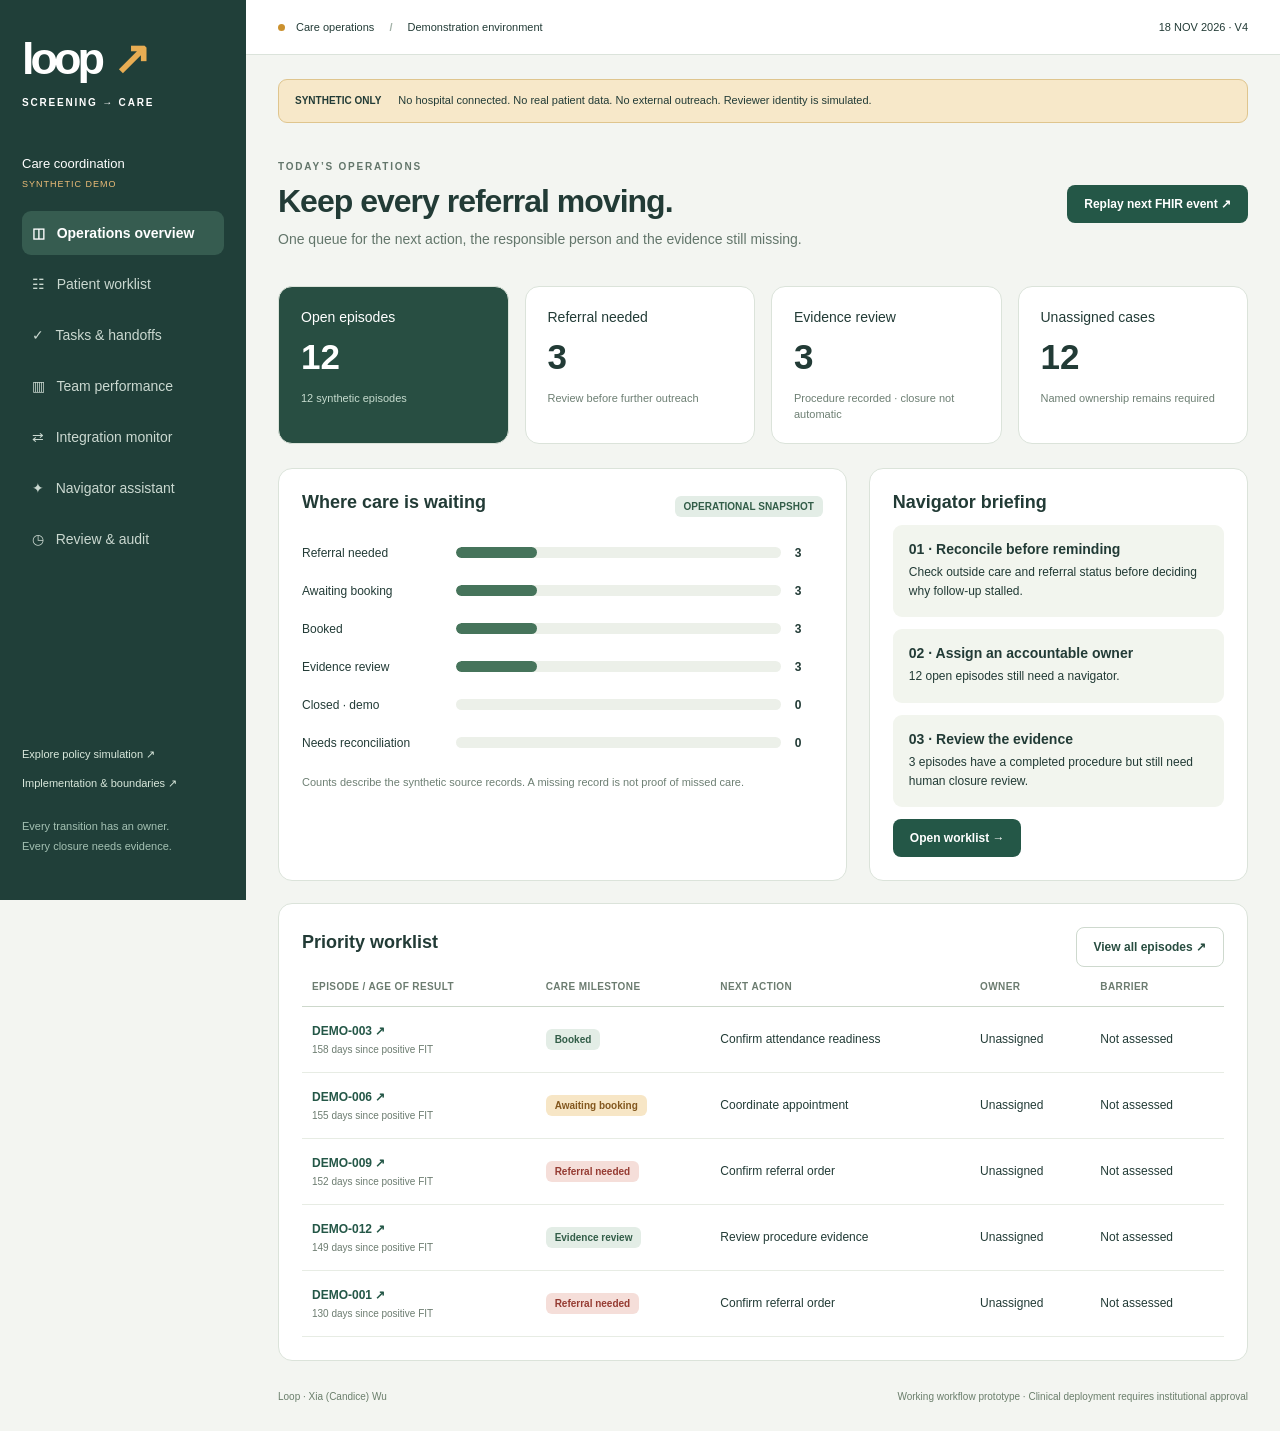
==== commit 33235d0e: "Add navigator tasks, batch ownership, case activity and reconciliation safeguards" ====
--- a/index.html
+++ b/index.html
@@ -1,4 +1,4 @@
-<!doctype html><html lang="en"><head><meta charset="utf-8"><meta name="viewport" content="width=device-width,initial-scale=1"><meta name="theme-color" content="#203f39"><title>Loop · Care coordination</title><link rel="stylesheet" href="care.css"><script src="data/fhir-demo.js" defer></script><script src="care-core.js" defer></script><script src="care.js" defer></script></head>
-<body><a class="skip" href="#main">Skip to workspace</a><aside><a class="logo" href="index.html">loop<span>↗</span></a><p class="overline">SCREENING → CARE</p><div class="workspace">Care coordination <small>SYNTHETIC DEMO</small></div><nav aria-label="Workspace"><button data-view="overview" class="active">◫ &nbsp; Operations overview</button><button data-view="queue">☷ &nbsp; Patient worklist</button><button data-view="feed">⇄ &nbsp; Integration monitor</button><button data-view="assistant">✦ &nbsp; Navigator assistant</button><button data-view="audit">◷ &nbsp; Review & audit</button></nav><div class="aside-bottom"><a href="analysis.html">Explore policy simulation ↗</a><a href="docs/V4_IMPLEMENTATION.md">Implementation & boundaries ↗</a><p>Every transition has an owner.<br>Every closure needs evidence.</p></div></aside>
+<!doctype html><html lang="en"><head><meta charset="utf-8"><meta name="viewport" content="width=device-width,initial-scale=1"><meta name="theme-color" content="#203f39"><title>Loop · Care coordination</title><link rel="stylesheet" href="care.css"><script src="data/fhir-demo.js" defer></script><script src="care-core.js" defer></script><script src="care.js" defer></script><script src="care-ops.js" defer></script></head>
+<body><a class="skip" href="#main">Skip to workspace</a><aside><a class="logo" href="index.html">loop<span>↗</span></a><p class="overline">SCREENING → CARE</p><div class="workspace">Care coordination <small>SYNTHETIC DEMO</small></div><nav aria-label="Workspace"><button data-view="overview" class="active">◫ &nbsp; Operations overview</button><button data-view="queue">☷ &nbsp; Patient worklist</button><button data-view="tasks">✓ &nbsp; Tasks & handoffs</button><button data-view="reports">▥ &nbsp; Team performance</button><button data-view="feed">⇄ &nbsp; Integration monitor</button><button data-view="assistant">✦ &nbsp; Navigator assistant</button><button data-view="audit">◷ &nbsp; Review & audit</button></nav><div class="aside-bottom"><a href="analysis.html">Explore policy simulation ↗</a><a href="docs/V4_IMPLEMENTATION.md">Implementation & boundaries ↗</a><p>Every transition has an owner.<br>Every closure needs evidence.</p></div></aside>
 <div class="shell"><header><span><i></i> Care operations <b>/</b> Demonstration environment</span><span>18 NOV 2026 · V4</span></header><main id="main"><div class="notice"><strong>SYNTHETIC ONLY</strong> No hospital connected. No real patient data. No external outreach. Reviewer identity is simulated.</div><div class="heading"><div><p class="overline" id="eyebrow"></p><h1 id="title"></h1><p id="subtitle"></p></div><button id="feed-next" class="primary">Replay next FHIR event ↗</button></div><section id="content" aria-live="polite"></section><footer>Loop · Xia (Candice) Wu <span>Working workflow prototype · Clinical deployment requires institutional approval</span></footer></main></div>
 <dialog id="case-dialog" aria-labelledby="case-title"><div id="case-body"></div></dialog><div id="toast" role="status"></div></body></html>
--- a/care.css
+++ b/care.css
@@ -1 +1,2 @@
 *{box-sizing:border-box}body{margin:0;background:#f3f5f1;color:#223b36;font:14px -apple-system,BlinkMacSystemFont,"Segoe UI",sans-serif}button,input,select,textarea{font:inherit}button,a,input,select,textarea{outline-offset:4px}button{cursor:pointer}a{color:#245c4d}aside{position:fixed;inset:0 auto 0 0;width:246px;background:#203f39;color:#fff;padding:32px 22px;display:flex;flex-direction:column}.logo{font-size:45px;font-weight:750;letter-spacing:-4px;text-decoration:none;color:white}.logo span{color:#e8ad53;padding-left:12px}.overline{font-size:10px;font-weight:750;letter-spacing:1.8px}.workspace{margin:35px 0 22px;font-size:13px}.workspace small{display:block;color:#edbd78;font-size:9px;letter-spacing:1px;margin-top:8px}nav{display:grid;gap:7px}nav button{background:none;border:0;color:#cad8d0;text-align:left;padding:14px 10px;border-radius:9px}nav button.active{background:#365c50;color:white;font-weight:700}.aside-bottom{margin-top:auto;display:grid;gap:16px;font-size:11px}.aside-bottom a{color:#d9e8dc;text-decoration:none}.aside-bottom p{line-height:1.8;color:#a4c1b3}.shell{margin-left:246px}header{display:flex;justify-content:space-between;padding:21px 32px;border-bottom:1px solid #dbe3db;background:white;font-size:11px}header i{display:inline-block;width:7px;height:7px;background:#cb912e;border-radius:50%;margin-right:8px}header b{padding:0 12px;color:#a3b2a8}main{max-width:1600px;margin:auto;padding:24px 32px}.notice{padding:12px 16px;background:#f7e8c9;border:1px solid #dfc58e;border-radius:9px;font-size:11px;line-height:1.6}.notice strong{margin-right:14px;font-size:10px}.heading{display:flex;justify-content:space-between;align-items:center;gap:20px;margin:28px 0}.heading p{color:#63766b;margin:8px 0}h1{font-size:32px;letter-spacing:-1px;margin:8px 0}h2{font-size:18px;margin:0 0 9px}h3{font-size:14px;margin:0 0 8px}p{line-height:1.6}.primary,.secondary{border:0;border-radius:8px;padding:12px 17px;background:#245747;color:white;font-weight:650;font-size:12px}.secondary{border:1px solid #ced9ce;background:#fff;color:#284d40}button:disabled{cursor:not-allowed;opacity:.45}.kpis{display:grid;grid-template-columns:repeat(4,1fr);gap:16px;margin-bottom:24px}.card,.panel{background:white;border:1px solid #dbe3da;border-radius:14px}.card{padding:22px}.card strong{display:block;font-size:35px;margin:12px 0}.card small,.muted{color:#6d7f73;font-size:11px}.card.feature{background:#284e42;color:white}.card.feature small{color:#c6dbce}.grid{display:grid;grid-template-columns:1.5fr 1fr;gap:22px}.panel{padding:23px;margin-bottom:22px}.panel-top{display:flex;align-items:center;justify-content:space-between;gap:15px}.badge{display:inline-block;font-size:10px;font-weight:650;padding:5px 9px;background:#e3ede6;color:#325d48;border-radius:6px}.badge.amber{background:#f7e6c6;color:#83571e}.badge.red{background:#f5ded9;color:#953b32}.bar-row{display:grid;grid-template-columns:140px 1fr 28px;align-items:center;gap:14px;margin:24px 0;font-size:12px}.bar{height:11px;border-radius:6px;background:#ecf0e9;overflow:hidden}.bar i{display:block;height:100%;background:#46745b;border-radius:6px}.toolbar{display:flex;gap:12px;align-items:center;margin:18px 0}input,select,textarea{border:1px solid #bdcbbd;border-radius:7px;background:#fff;padding:10px;color:#223b36}input[type=search]{flex:1}table{border-collapse:collapse;width:100%;font-size:12px}th{text-align:left;font-size:10px;color:#6c7c70;letter-spacing:.4px;padding:14px 10px;border-bottom:1px solid #cdd8cb}td{padding:17px 10px;border-bottom:1px solid #e7ece4}.table-wrap{overflow:auto}.link{border:0;background:none;color:#245747;font-weight:700;padding:0;text-align:left}.sub{font-size:10px;color:#6c7c70;margin-top:6px}.event{padding:14px 0;border-bottom:1px solid #e3e9df;font-size:12px;line-height:1.7}.event b{display:block}.actions{display:flex;gap:10px;flex-wrap:wrap;margin-top:16px}.status{font-size:11px;border-left:3px solid #d4a255;background:#faf4e7;padding:12px;line-height:1.7}.step{padding:16px;background:#f2f5ee;border-radius:9px;margin:12px 0}.step strong{display:block;margin-bottom:6px}.step p{font-size:12px;margin:0}.empty{text-align:center;padding:30px;color:#6c7c70}dialog{border:0;border-radius:16px;width:min(900px,95vw);max-height:90vh;padding:28px;color:#223b36;box-shadow:0 24px 80px #102b3850}dialog::backdrop{background:#102b3860}.close{float:right;border:0;background:#edf2e9;border-radius:50%;font-size:24px;width:34px;height:34px}.case-grid{display:grid;grid-template-columns:1fr 1fr;gap:24px;margin-top:24px}.field{display:grid;gap:7px;margin:13px 0;font-size:12px}.check{display:flex;gap:9px;align-items:flex-start;margin:13px 0;font-size:12px;line-height:1.5}.check input{margin-top:2px}.source{border-left:3px solid #6e906c;padding:8px 12px;margin:12px 0;font-size:12px}.source a{font-size:11px}.answer{padding:20px;background:#f0f5ee;border:1px solid #d0dfcb;border-radius:10px;margin-top:20px}.answer p{font-size:13px}textarea{width:100%;min-height:110px;resize:vertical}pre{white-space:pre-wrap;overflow-wrap:anywhere;font-size:11px;background:#f1f4ee;padding:14px;border-radius:8px;max-height:250px;overflow:auto}footer{font-size:10px;color:#6a7e6b;display:flex;justify-content:space-between;gap:16px;margin:30px 0 5px}#toast{position:fixed;bottom:24px;right:24px;background:#203f39;color:white;padding:14px 20px;border-radius:9px;display:none;max-width:400px}.skip{position:absolute;left:-10000px}.skip:focus{left:260px;top:0;background:white;padding:15px;z-index:10}@media(max-width:1050px){aside{width:205px;padding:25px 15px}.shell{margin-left:205px}main{padding:20px}.grid{grid-template-columns:1fr}.kpis{grid-template-columns:repeat(2,1fr)}.heading{align-items:flex-start}.heading h1{font-size:27px}}@media(max-width:650px){aside{position:static;width:100%;padding:15px}.logo{font-size:28px}.workspace,.aside-bottom,aside>.overline{display:none}nav{display:flex;overflow:auto;margin-top:12px}nav button{white-space:nowrap;font-size:11px;padding:9px}.shell{margin:0}header{padding:15px;font-size:9px}main{padding:15px}.heading{flex-direction:column}h1{font-size:26px}.case-grid{grid-template-columns:1fr}.kpis{gap:10px}.card{padding:15px}.card strong{font-size:28px}.toolbar{flex-wrap:wrap}table{min-width:680px}.panel{padding:17px}footer{flex-direction:column}.bar-row{grid-template-columns:110px 1fr 20px}.notice{font-size:10px}}
+.select-episode{display:inline-block;margin-right:9px}.bulk-toolbar{padding:14px;background:#edf2e9;border-radius:9px}.bulk-toolbar label{display:flex;gap:8px;align-items:center;font-size:12px}.case-activity{margin-top:24px}.case-activity hr{border:0;border-top:1px solid #dbe3da;margin-bottom:24px}.task-create{display:grid;grid-template-columns:2fr 1fr auto;gap:12px;align-items:center}.task-create button{margin-top:16px}.case-activity details{margin-top:20px}.case-activity summary{cursor:pointer;font-weight:650}tr[hidden]{display:none}@media(max-width:700px){.task-create{grid-template-columns:1fr}.task-create button{margin:0}.bulk-toolbar{align-items:stretch}.bulk-toolbar input{width:100%}}
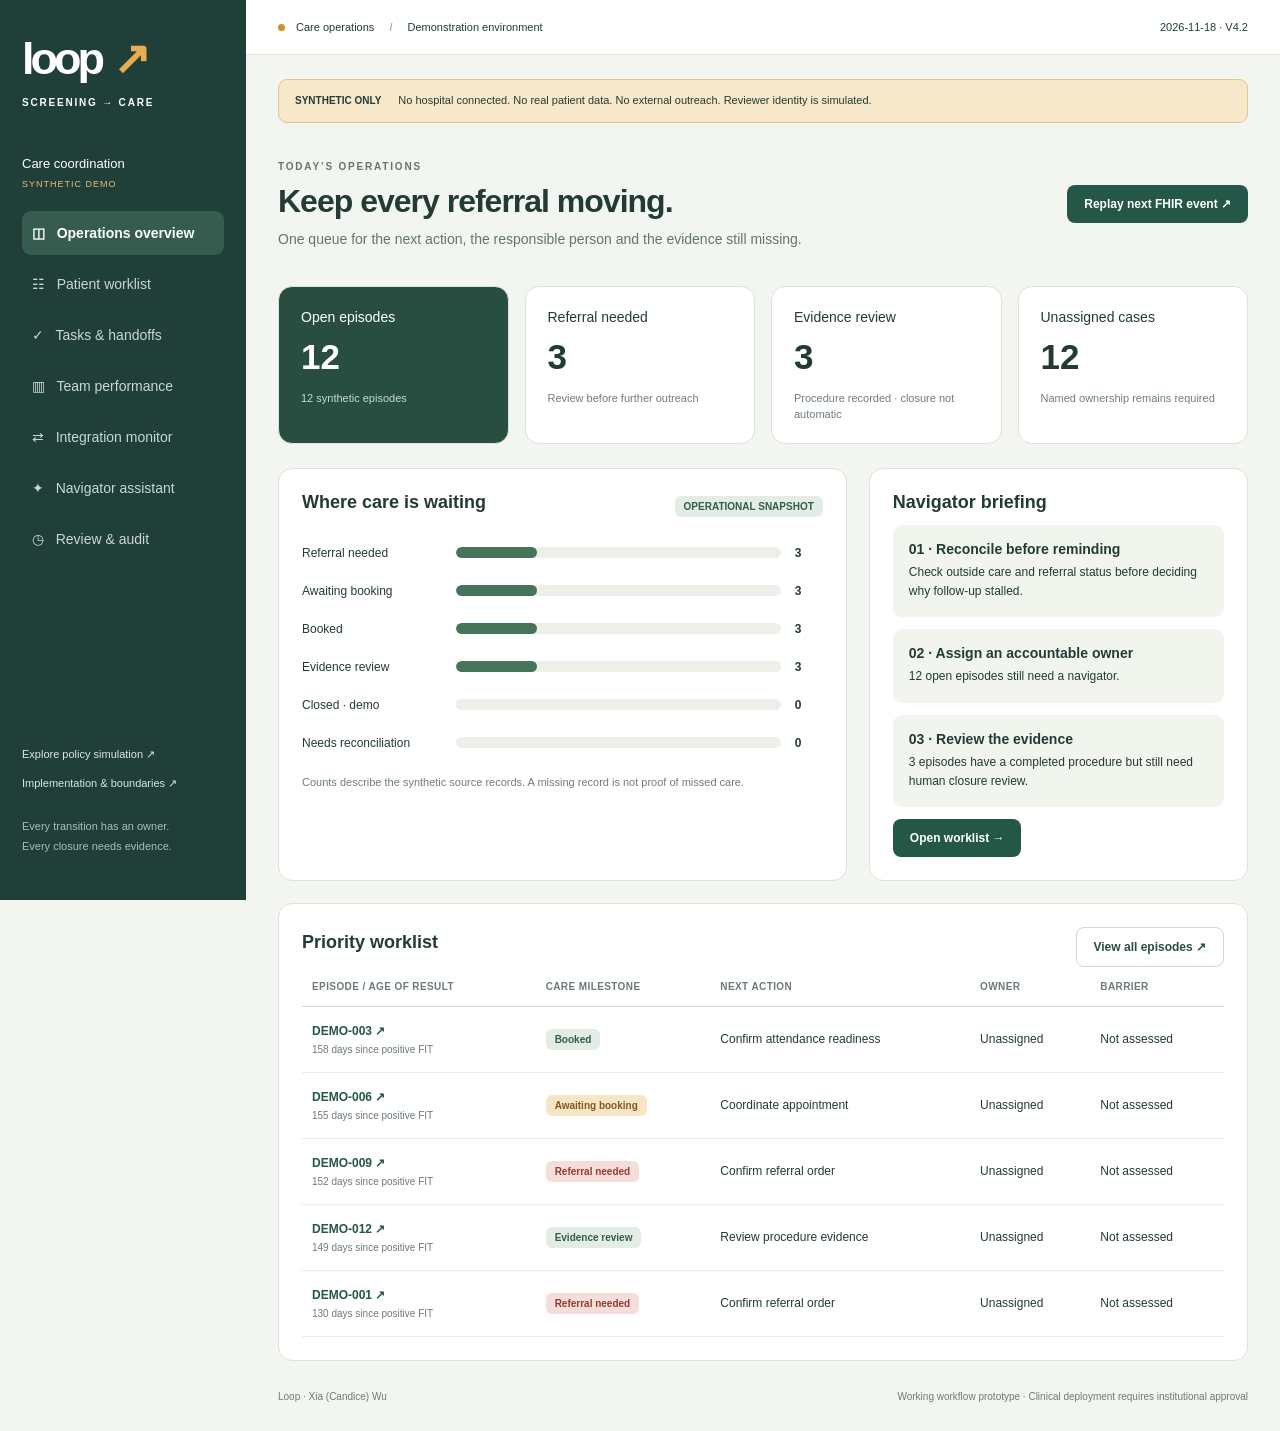
==== commit 26621660: "Fix report evidence, snapshot chronology and navigator workflow state after independent review" ====
--- a/index.html
+++ b/index.html
@@ -1,4 +1,4 @@
 <!doctype html><html lang="en"><head><meta charset="utf-8"><meta name="viewport" content="width=device-width,initial-scale=1"><meta name="theme-color" content="#203f39"><title>Loop · Care coordination</title><link rel="stylesheet" href="care.css"><script src="data/fhir-demo.js" defer></script><script src="care-core.js" defer></script><script src="care.js" defer></script><script src="care-ops.js" defer></script></head>
 <body><a class="skip" href="#main">Skip to workspace</a><aside><a class="logo" href="index.html">loop<span>↗</span></a><p class="overline">SCREENING → CARE</p><div class="workspace">Care coordination <small>SYNTHETIC DEMO</small></div><nav aria-label="Workspace"><button data-view="overview" class="active">◫ &nbsp; Operations overview</button><button data-view="queue">☷ &nbsp; Patient worklist</button><button data-view="tasks">✓ &nbsp; Tasks & handoffs</button><button data-view="reports">▥ &nbsp; Team performance</button><button data-view="feed">⇄ &nbsp; Integration monitor</button><button data-view="assistant">✦ &nbsp; Navigator assistant</button><button data-view="audit">◷ &nbsp; Review & audit</button></nav><div class="aside-bottom"><a href="analysis.html">Explore policy simulation ↗</a><a href="docs/V4_IMPLEMENTATION.md">Implementation & boundaries ↗</a><p>Every transition has an owner.<br>Every closure needs evidence.</p></div></aside>
-<div class="shell"><header><span><i></i> Care operations <b>/</b> Demonstration environment</span><span>18 NOV 2026 · V4</span></header><main id="main"><div class="notice"><strong>SYNTHETIC ONLY</strong> No hospital connected. No real patient data. No external outreach. Reviewer identity is simulated.</div><div class="heading"><div><p class="overline" id="eyebrow"></p><h1 id="title"></h1><p id="subtitle"></p></div><button id="feed-next" class="primary">Replay next FHIR event ↗</button></div><section id="content" aria-live="polite"></section><footer>Loop · Xia (Candice) Wu <span>Working workflow prototype · Clinical deployment requires institutional approval</span></footer></main></div>
+<div class="shell"><header><span><i></i> Care operations <b>/</b> Demonstration environment</span><span id="snapshot-label">Snapshot · V4.2</span></header><main id="main"><div class="notice"><strong>SYNTHETIC ONLY</strong> No hospital connected. No real patient data. No external outreach. Reviewer identity is simulated.</div><div class="heading"><div><p class="overline" id="eyebrow"></p><h1 id="title"></h1><p id="subtitle"></p></div><button id="feed-next" class="primary">Replay next FHIR event ↗</button></div><section id="content" aria-live="polite"></section><footer>Loop · Xia (Candice) Wu <span>Working workflow prototype · Clinical deployment requires institutional approval</span></footer></main></div>
 <dialog id="case-dialog" aria-labelledby="case-title"><div id="case-body"></div></dialog><div id="toast" role="status"></div></body></html>
